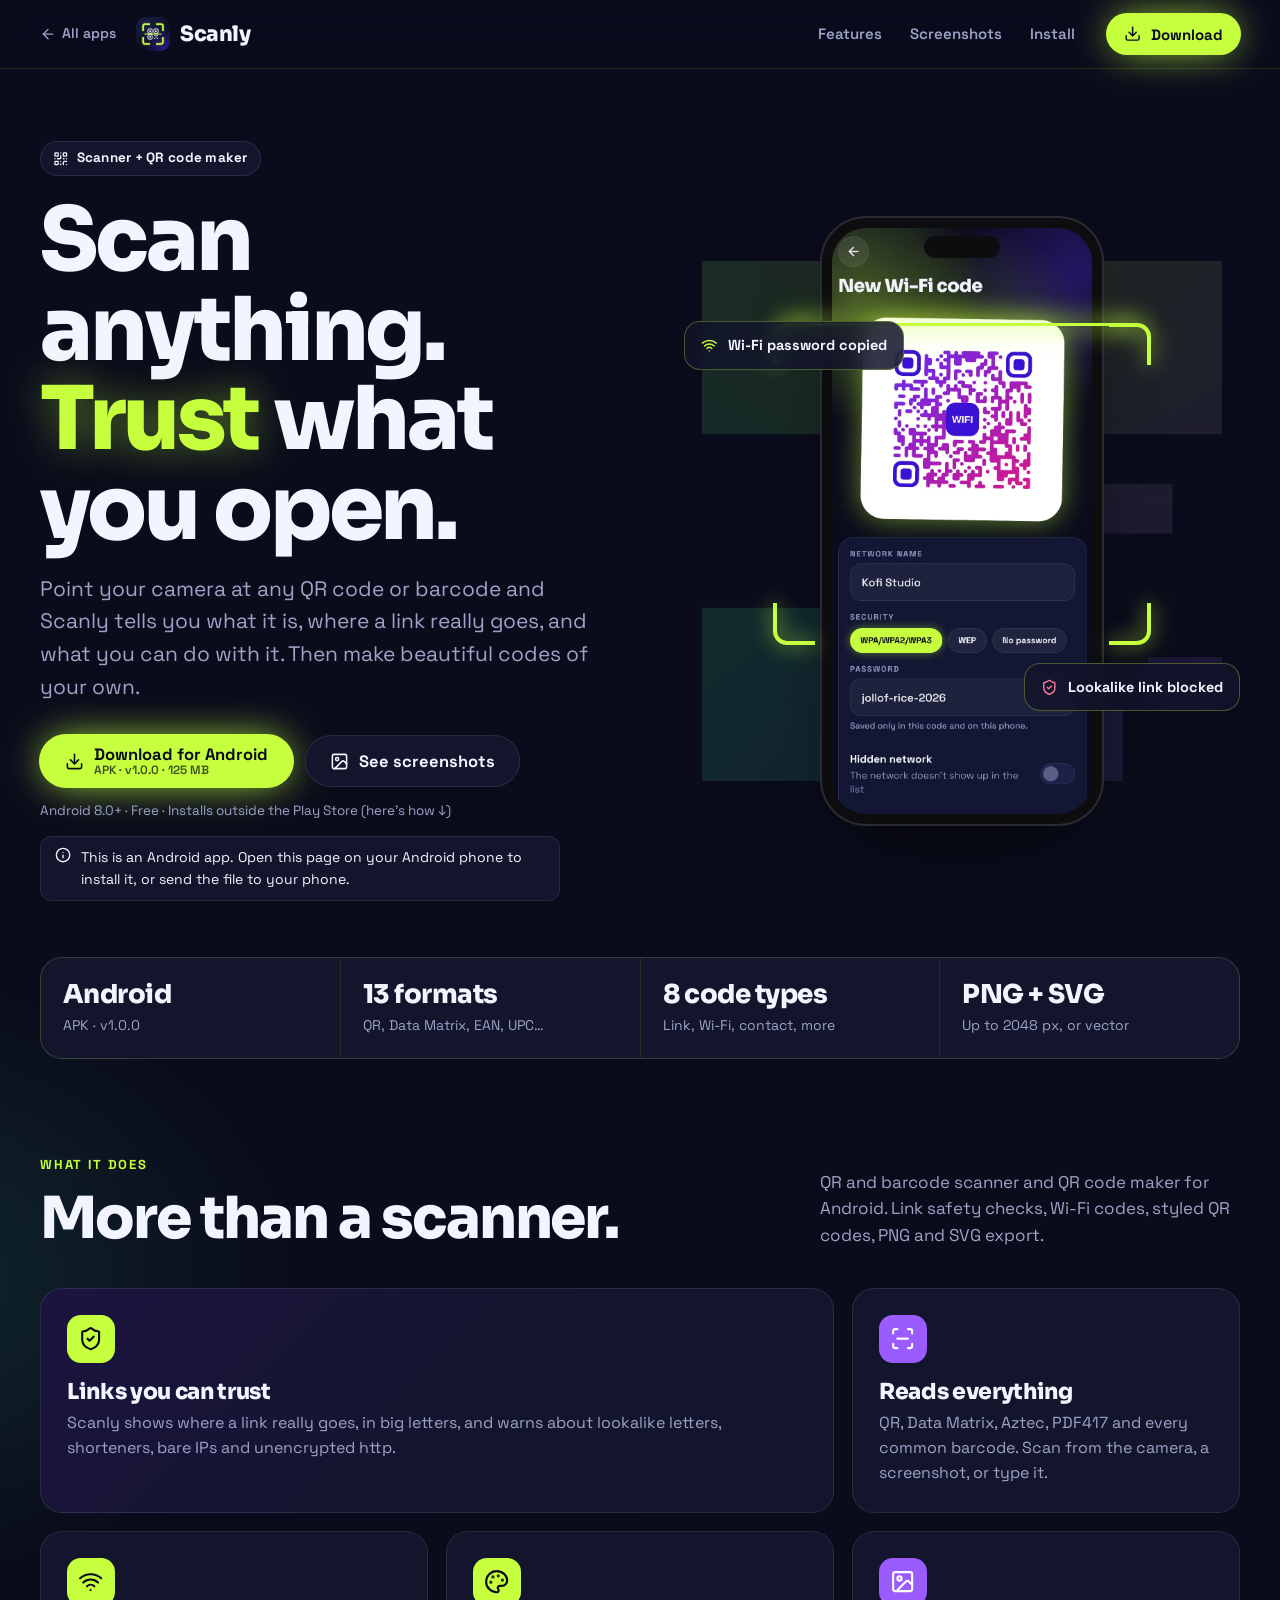
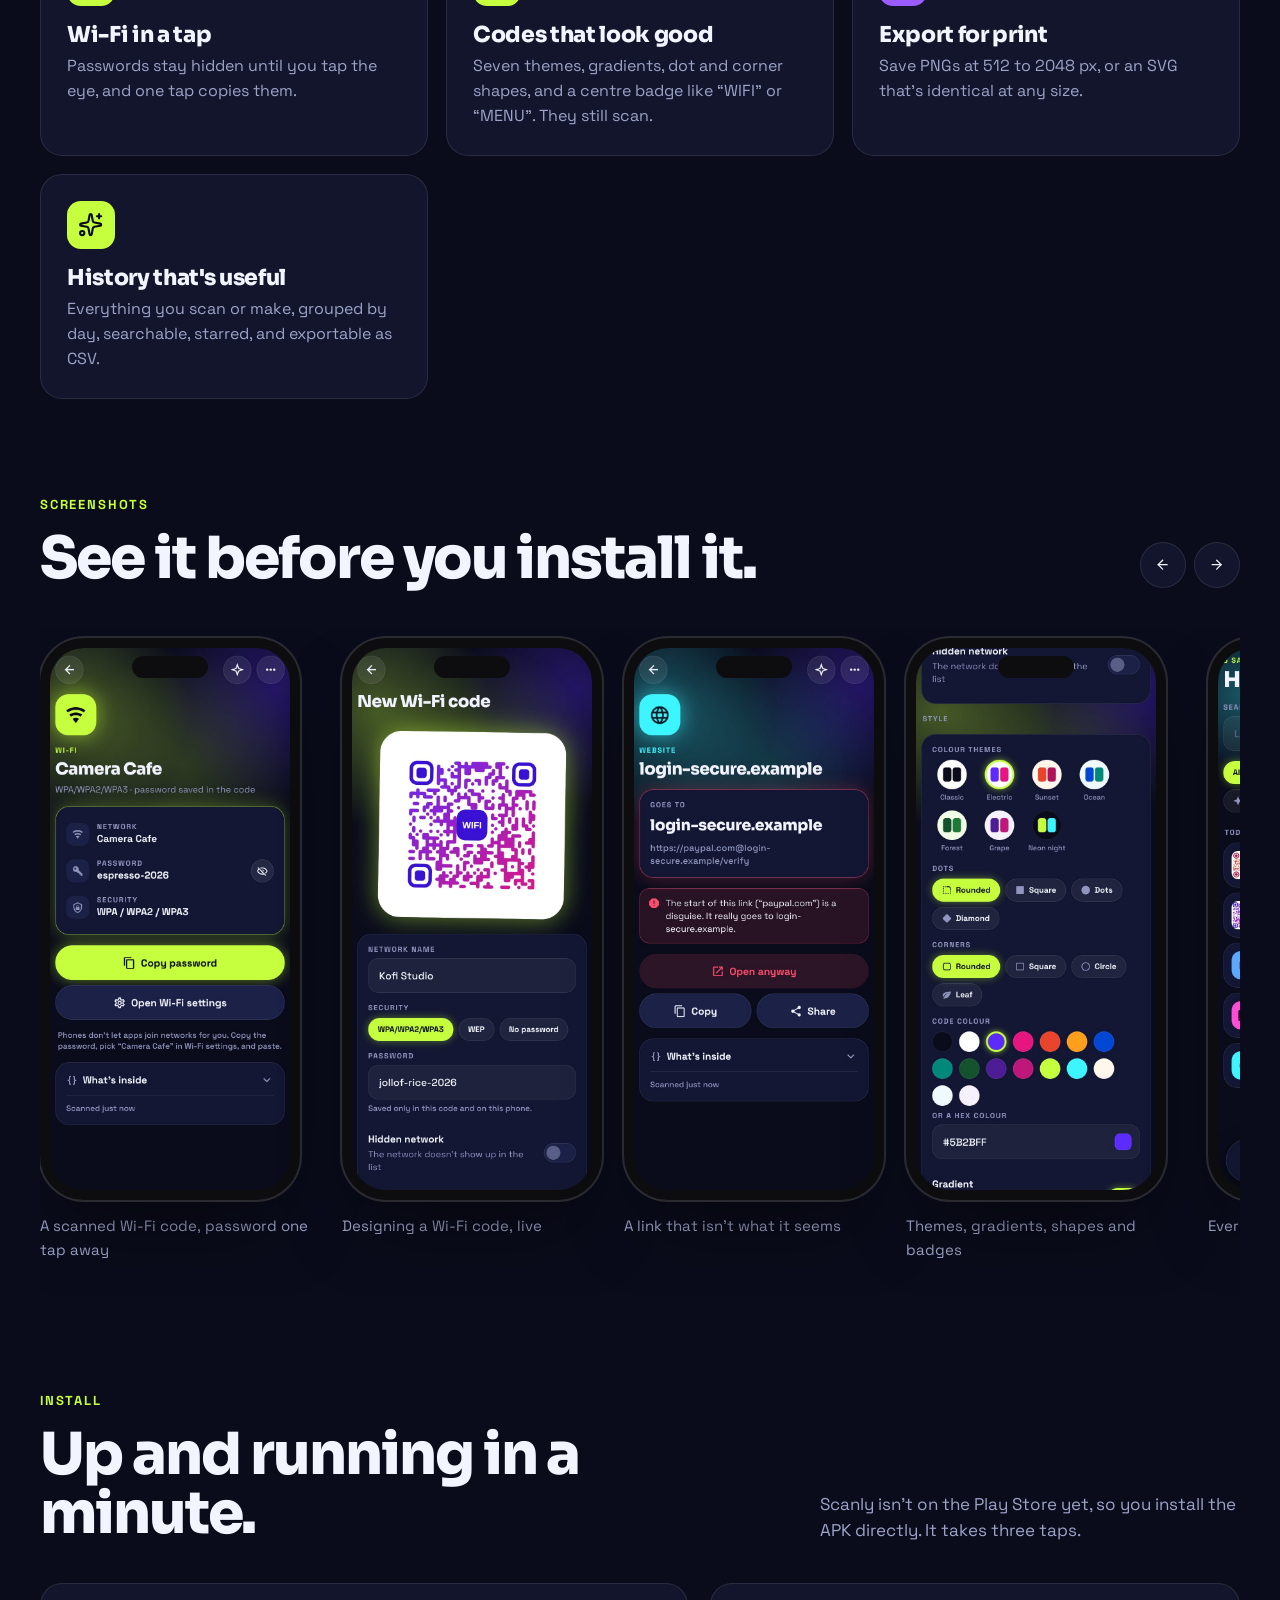
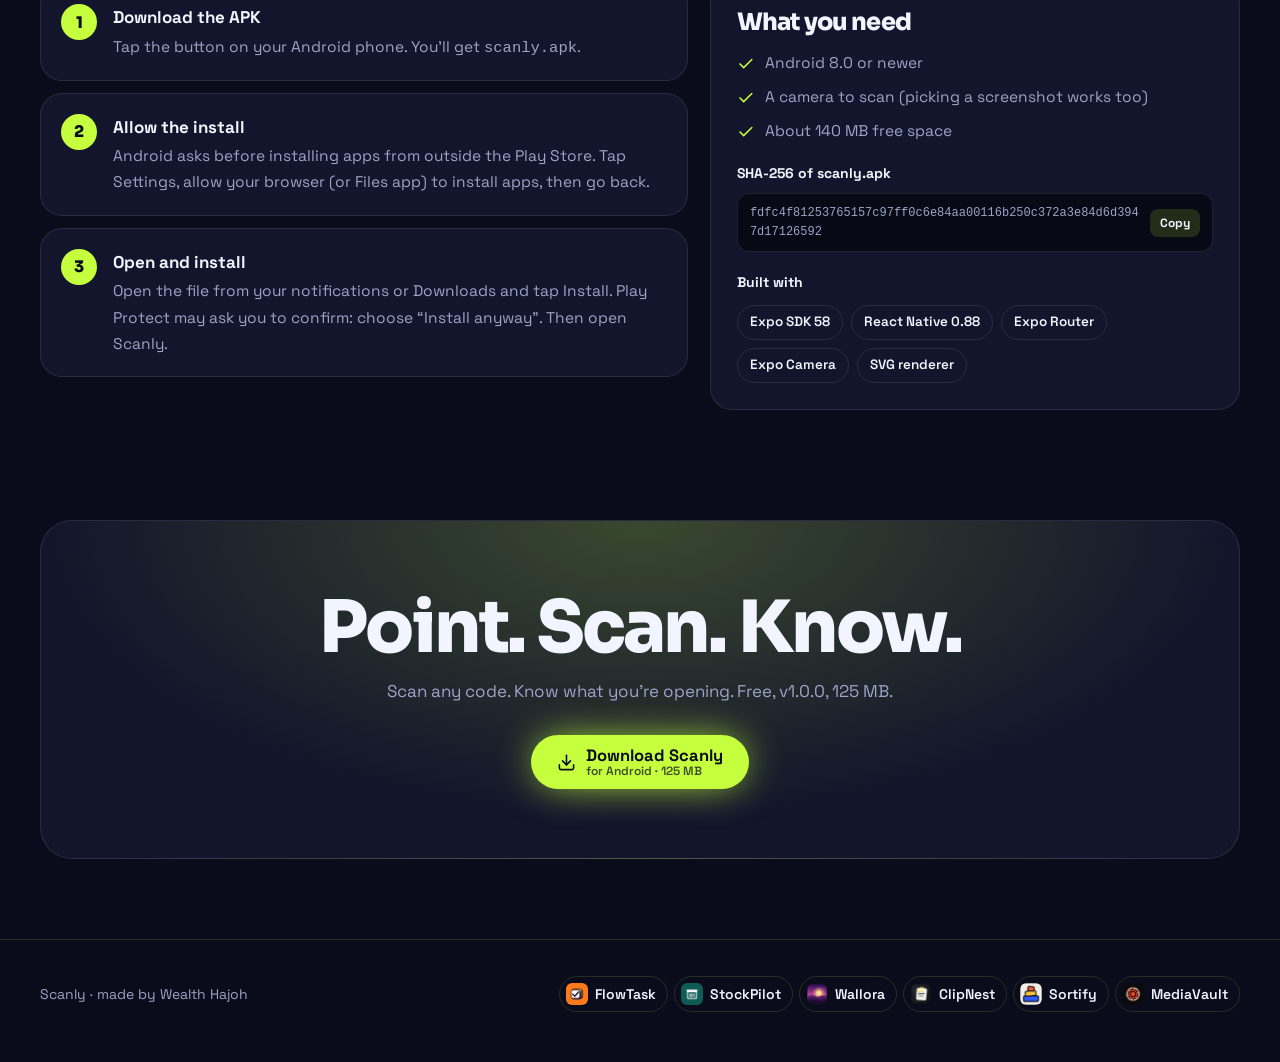
==== scanly/index.html @ a4bab9f0 "app commit 1.0 cos i amthe greatest" ====
<!doctype html>
<html lang="en" data-root="../">
<head>
<meta charset="utf-8">
<meta name="viewport" content="width=device-width, initial-scale=1">
<title>Scanly: Scan any code. Know what you're opening.</title>
<meta name="description" content="Scanly: QR and barcode scanner and QR code maker for Android. Link safety checks, Wi-Fi codes, styled QR codes, PNG and SVG export.">
<meta property="og:title" content="Scanly: Scan any code. Know what you're opening.">
<meta property="og:description" content="Scanly: QR and barcode scanner and QR code maker for Android. Link safety checks, Wi-Fi codes, styled QR codes, PNG and SVG export.">
<meta property="og:image" content="img/wifi-scanned.jpg">
<meta name="theme-color" content="#C6FF3D">
<link rel="icon" href="img/icon.png">
<link rel="preconnect" href="https://fonts.googleapis.com">
<link rel="preconnect" href="https://fonts.gstatic.com" crossorigin>
<link rel="stylesheet" href="https://fonts.googleapis.com/css2?family=Sora:wght@500..800&family=Space+Grotesk:wght@400..700&display=swap">
<link rel="stylesheet" href="../assets/base.css">
<style>
:root{--bg:#0A0C1B;--bg-2:#070914;--surface:#12152B;--text:#F2F5FF;--muted:#9CA3C7;--line:rgba(198,255,61,.14);--accent:#C6FF3D;--accent-ink:#0A0C1B;--accent-2:#9B5CFF;--radius:22px;--card-border:1px solid rgba(242,245,255,.1);--font-display:"Sora",sans-serif;--font-body:"Space Grotesk",sans-serif;--btn-shadow:0 0 0 1px #C6FF3D,0 0 40px -6px #C6FF3D;--btn-radius:999px;--star-bg:linear-gradient(135deg,#1C1440,#12152B 60%);--final-bg:radial-gradient(600px 300px at 50% 0%,rgba(198,255,61,.22),transparent),#12152B}
body{background:radial-gradient(900px 600px at 80% -10%,rgba(155,92,255,.28),transparent 60%),radial-gradient(700px 500px at -10% 30%,rgba(61,255,176,.12),transparent 60%),#0A0C1B}
.q-hero{display:grid;grid-template-columns:1.05fr .95fr;gap:30px;align-items:center}
.q-hero h1 .lime{color:#C6FF3D;text-shadow:0 0 40px rgba(198,255,61,.45)}
.q-stage{position:relative;height:620px;display:grid;place-items:center}
.q-stage .phone{width:280px;z-index:2}
.viewfinder{position:absolute;inset:18% 16% 30% 16%;z-index:3;pointer-events:none}
.viewfinder i{position:absolute;width:42px;height:42px;border:4px solid #C6FF3D;filter:drop-shadow(0 0 10px #C6FF3D)}
.viewfinder i:nth-child(1){left:0;top:0;border-right:0;border-bottom:0;border-radius:14px 0 0 0}
.viewfinder i:nth-child(2){right:0;top:0;border-left:0;border-bottom:0;border-radius:0 14px 0 0}
.viewfinder i:nth-child(3){left:0;bottom:0;border-right:0;border-top:0;border-radius:0 0 0 14px}
.viewfinder i:nth-child(4){right:0;bottom:0;border-left:0;border-top:0;border-radius:0 0 14px 0}
.viewfinder .beam{position:absolute;left:4%;right:4%;height:3px;border-radius:2px;background:#C6FF3D;box-shadow:0 0 24px 4px rgba(198,255,61,.6);animation:beam 2.6s ease-in-out infinite}
@keyframes beam{0%,100%{top:6%}50%{top:92%}}
.qr-bg{position:absolute;width:520px;height:520px;opacity:.12;background:conic-gradient(from 0deg,#C6FF3D,#9B5CFF,#3DFFB0,#C6FF3D);-webkit-mask:url("data:image/svg+xml,%3Csvg xmlns='http://www.w3.org/2000/svg' viewBox='0 0 21 21'%3E%3Cpath d='M0 0h7v7H0zM14 0h7v7h-7zM0 14h7v7H0zM9 0h2v2H9zM9 4h3v2H9zM12 9h2v3h-2zM9 9h2v2H9zM16 9h3v2h-3zM9 14h2v4H9zM13 13h3v3h-3zM18 16h3v2h-3zM15 18h2v3h-2zM11 19h2v2h-2z'/%3E%3C/svg%3E") center/contain no-repeat;animation:spin 40s linear infinite}
@keyframes spin{to{transform:rotate(360deg)}}
.chip-float{position:absolute;z-index:4;display:flex;gap:10px;align-items:center;padding:12px 16px;border-radius:16px;background:rgba(18,21,43,.85);backdrop-filter:blur(10px);border:1px solid rgba(198,255,61,.3);font-weight:700;font-size:14.5px;animation:float 5s ease-in-out infinite}
.chip-float .icon{color:#C6FF3D}
.c1{left:0;top:110px}.c2{right:0;bottom:120px;animation-delay:-2.5s}
.c2 .icon{color:#FF7A9A}
@keyframes float{50%{transform:translateY(-10px)}}
@media(max-width:980px){.q-hero{grid-template-columns:1fr}}
@media(max-width:600px){.chip-float{display:none}}
</style>
</head>
<body class="p-scanly" data-platform="android">
<header class="nav">
  <div class="wrap">
    <a class="back" href="../" aria-label="All apps"><svg class="icon" viewBox="0 0 24 24" aria-hidden="true"><path d="m12 19-7-7 7-7"/><path d="M19 12H5"/></svg><span>All apps</span></a>
    <a class="brand" href="#top"><img src="img/icon.png" alt="">Scanly</a>
    <nav class="nav-links"><a href="#features">Features</a><a href="#screens">Screenshots</a><a href="#install">Install</a></nav>
    <a class="btn primary small" href="../downloads/scanly.apk" data-download="scanly"><svg class="icon" viewBox="0 0 24 24" aria-hidden="true"><path d="M12 15V3"/><path d="M21 15v4a2 2 0 0 1-2 2H5a2 2 0 0 1-2-2v-4"/><path d="m7 10 5 5 5-5"/></svg> Download</a>
  </div>
</header>

<main id="top">
<section class="hero">
<div class="wrap q-hero">
  <div>
    <span class="eyebrow"><svg class="icon" viewBox="0 0 24 24" aria-hidden="true"><rect width="5" height="5" x="3" y="3" rx="1"/><rect width="5" height="5" x="16" y="3" rx="1"/><rect width="5" height="5" x="3" y="16" rx="1"/><path d="M21 16h-3a2 2 0 0 0-2 2v3"/><path d="M21 21v.01"/><path d="M12 7v3a2 2 0 0 1-2 2H7"/><path d="M3 12h.01"/><path d="M12 3h.01"/><path d="M12 16v.01"/><path d="M16 12h1"/><path d="M21 12v.01"/><path d="M12 21v-1"/></svg> Scanner + QR code maker</span>
    <h1>Scan anything. <span class="lime">Trust</span> what you open.</h1>
    <p class="lead">Point your camera at any QR code or barcode and Scanly tells you what it is, where a link really goes, and what you can do with it. Then make beautiful codes of your own.</p>
    
    <div class="cta-row">
      <a class="btn primary" href="../downloads/scanly.apk" data-download="scanly">
        <svg class="icon" viewBox="0 0 24 24" aria-hidden="true"><path d="M12 15V3"/><path d="M21 15v4a2 2 0 0 1-2 2H5a2 2 0 0 1-2-2v-4"/><path d="m7 10 5 5 5-5"/></svg><span class="btn-text">Download for Android<span class="sub">APK · v1.0.0 · 125 MB</span></span>
      </a>
      <a class="btn" href="#screens"><svg class="icon" viewBox="0 0 24 24" aria-hidden="true"><rect width="18" height="18" x="3" y="3" rx="2" ry="2"/><circle cx="9" cy="9" r="2"/><path d="m21 15-3.086-3.086a2 2 0 0 0-2.828 0L6 21"/></svg> See screenshots</a>
    </div>
    <p class="fine">Android 8.0+ · Free · Installs outside the Play Store (here's how ↓)</p>
    <div class="platform-note"><svg class="icon" viewBox="0 0 24 24" aria-hidden="true"><circle cx="12" cy="12" r="10"/><path d="M12 16v-4"/><path d="M12 8h.01"/></svg><span></span></div>
  </div>
  <div class="q-stage" aria-hidden="true">
    <span class="qr-bg"></span>
    <div class="chip-float c1"><svg class="icon" viewBox="0 0 24 24" aria-hidden="true"><path d="M12 20h.01"/><path d="M2 8.82a15 15 0 0 1 20 0"/><path d="M5 12.859a10 10 0 0 1 14 0"/><path d="M8.5 16.429a5 5 0 0 1 7 0"/></svg> Wi-Fi password copied</div>
    <div class="chip-float c2"><svg class="icon" viewBox="0 0 24 24" aria-hidden="true"><path d="M20 13c0 5-3.5 7.5-7.66 8.95a1 1 0 0 1-.67-.01C7.5 20.5 4 18 4 13V6a1 1 0 0 1 1-1c2 0 4.5-1.2 6.24-2.72a1.17 1.17 0 0 1 1.52 0C14.51 3.81 17 5 19 5a1 1 0 0 1 1 1z"/><path d="m9 12 2 2 4-4"/></svg> Lookalike link blocked</div>
    <div class="phone"><img src="img/make-dark.jpg" alt=""></div>
    <div class="viewfinder"><i></i><i></i><i></i><i></i><span class="beam"></span></div>
  </div>
</div></section>

<div class="wrap reveal">
  <div class="facts"><div class="fact"><b>Android</b><span>APK · v1.0.0</span></div><div class="fact"><b>13 formats</b><span>QR, Data Matrix, EAN, UPC…</span></div><div class="fact"><b>8 code types</b><span>Link, Wi-Fi, contact, more</span></div><div class="fact"><b>PNG + SVG</b><span>Up to 2048 px, or vector</span></div></div>
</div>

<section class="block" id="features">
  <div class="wrap">
    <div class="section-head reveal">
      <div><span class="kicker">What it does</span><h2>More than a scanner.</h2></div>
      <p>QR and barcode scanner and QR code maker for Android. Link safety checks, Wi-Fi codes, styled QR codes, PNG and SVG export.</p>
    </div>
    <div class="features">
      <article class="feature reveal star"><span class="f-icon"><svg class="icon" viewBox="0 0 24 24" aria-hidden="true"><path d="M20 13c0 5-3.5 7.5-7.66 8.95a1 1 0 0 1-.67-.01C7.5 20.5 4 18 4 13V6a1 1 0 0 1 1-1c2 0 4.5-1.2 6.24-2.72a1.17 1.17 0 0 1 1.52 0C14.51 3.81 17 5 19 5a1 1 0 0 1 1 1z"/><path d="m9 12 2 2 4-4"/></svg></span><h3>Links you can trust</h3><p>Scanly shows where a link really goes, in big letters, and warns about lookalike letters, shorteners, bare IPs and unencrypted http.</p></article>
      <article class="feature reveal"><span class="f-icon"><svg class="icon" viewBox="0 0 24 24" aria-hidden="true"><path d="M3 7V5a2 2 0 0 1 2-2h2"/><path d="M17 3h2a2 2 0 0 1 2 2v2"/><path d="M21 17v2a2 2 0 0 1-2 2h-2"/><path d="M7 21H5a2 2 0 0 1-2-2v-2"/><path d="M7 12h10"/></svg></span><h3>Reads everything</h3><p>QR, Data Matrix, Aztec, PDF417 and every common barcode. Scan from the camera, a screenshot, or type it.</p></article>
      <article class="feature reveal"><span class="f-icon"><svg class="icon" viewBox="0 0 24 24" aria-hidden="true"><path d="M12 20h.01"/><path d="M2 8.82a15 15 0 0 1 20 0"/><path d="M5 12.859a10 10 0 0 1 14 0"/><path d="M8.5 16.429a5 5 0 0 1 7 0"/></svg></span><h3>Wi-Fi in a tap</h3><p>Passwords stay hidden until you tap the eye, and one tap copies them.</p></article>
      <article class="feature reveal"><span class="f-icon"><svg class="icon" viewBox="0 0 24 24" aria-hidden="true"><path d="M12 22a1 1 0 0 1 0-20 10 9 0 0 1 10 9 5 5 0 0 1-5 5h-2.25a1.75 1.75 0 0 0-1.4 2.8l.3.4a1.75 1.75 0 0 1-1.4 2.8z"/><circle cx="13.5" cy="6.5" r=".5" fill="currentColor"/><circle cx="17.5" cy="10.5" r=".5" fill="currentColor"/><circle cx="6.5" cy="12.5" r=".5" fill="currentColor"/><circle cx="8.5" cy="7.5" r=".5" fill="currentColor"/></svg></span><h3>Codes that look good</h3><p>Seven themes, gradients, dot and corner shapes, and a centre badge like “WIFI” or “MENU”. They still scan.</p></article>
      <article class="feature reveal"><span class="f-icon"><svg class="icon" viewBox="0 0 24 24" aria-hidden="true"><rect width="18" height="18" x="3" y="3" rx="2" ry="2"/><circle cx="9" cy="9" r="2"/><path d="m21 15-3.086-3.086a2 2 0 0 0-2.828 0L6 21"/></svg></span><h3>Export for print</h3><p>Save PNGs at 512 to 2048 px, or an SVG that's identical at any size.</p></article>
      <article class="feature reveal"><span class="f-icon"><svg class="icon" viewBox="0 0 24 24" aria-hidden="true"><path d="M11.017 2.814a1 1 0 0 1 1.966 0l1.051 5.558a2 2 0 0 0 1.594 1.594l5.558 1.051a1 1 0 0 1 0 1.966l-5.558 1.051a2 2 0 0 0-1.594 1.594l-1.051 5.558a1 1 0 0 1-1.966 0l-1.051-5.558a2 2 0 0 0-1.594-1.594l-5.558-1.051a1 1 0 0 1 0-1.966l5.558-1.051a2 2 0 0 0 1.594-1.594z"/><path d="M20 2v4"/><path d="M22 4h-4"/><circle cx="4" cy="20" r="2"/></svg></span><h3>History that's useful</h3><p>Everything you scan or make, grouped by day, searchable, starred, and exportable as CSV.</p></article>
    </div>
  </div>
</section>

<section class="block" id="screens">
  <div class="wrap">
    <div class="section-head reveal">
      <div><span class="kicker">Screenshots</span><h2>See it before you install it.</h2></div>
      <div class="gallery-nav"><button data-gallery-prev="g" aria-label="Previous screenshots"><svg class="icon" viewBox="0 0 24 24" aria-hidden="true"><path d="m12 19-7-7 7-7"/><path d="M19 12H5"/></svg></button><button data-gallery-next="g" aria-label="Next screenshots"><svg class="icon" viewBox="0 0 24 24" aria-hidden="true"><path d="M5 12h14"/><path d="m12 5 7 7-7 7"/></svg></button></div>
    </div>
    <div class="gallery mobile" id="g">
      <figure><button data-zoom="img/wifi-scanned.jpg" aria-label="Enlarge: A scanned Wi-Fi code, password one tap away"><div class="phone"><img src="img/wifi-scanned.jpg" alt="A scanned Wi-Fi code, password one tap away" loading="lazy"></div></button><figcaption>A scanned Wi-Fi code, password one tap away</figcaption></figure>
      <figure><button data-zoom="img/make-dark.jpg" aria-label="Enlarge: Designing a Wi-Fi code, live"><div class="phone"><img src="img/make-dark.jpg" alt="Designing a Wi-Fi code, live" loading="lazy"></div></button><figcaption>Designing a Wi-Fi code, live</figcaption></figure>
      <figure><button data-zoom="img/link-warning.jpg" aria-label="Enlarge: A link that isn't what it seems"><div class="phone"><img src="img/link-warning.jpg" alt="A link that isn't what it seems" loading="lazy"></div></button><figcaption>A link that isn't what it seems</figcaption></figure>
      <figure><button data-zoom="img/style.jpg" aria-label="Enlarge: Themes, gradients, shapes and badges"><div class="phone"><img src="img/style.jpg" alt="Themes, gradients, shapes and badges" loading="lazy"></div></button><figcaption>Themes, gradients, shapes and badges</figcaption></figure>
      <figure><button data-zoom="img/history-dark.jpg" aria-label="Enlarge: Everything you've scanned and made"><div class="phone"><img src="img/history-dark.jpg" alt="Everything you've scanned and made" loading="lazy"></div></button><figcaption>Everything you've scanned and made</figcaption></figure>
      <figure><button data-zoom="img/code-dark.jpg" aria-label="Enlarge: Your code, ready to share or print"><div class="phone"><img src="img/code-dark.jpg" alt="Your code, ready to share or print" loading="lazy"></div></button><figcaption>Your code, ready to share or print</figcaption></figure>
      <figure><button data-zoom="img/product.jpg" aria-label="Enlarge: Barcodes look up the product"><div class="phone"><img src="img/product.jpg" alt="Barcodes look up the product" loading="lazy"></div></button><figcaption>Barcodes look up the product</figcaption></figure>
      <figure><button data-zoom="img/contact-dark.jpg" aria-label="Enlarge: Contact cards become contacts"><div class="phone"><img src="img/contact-dark.jpg" alt="Contact cards become contacts" loading="lazy"></div></button><figcaption>Contact cards become contacts</figcaption></figure>
      <figure><button data-zoom="img/create-dark.jpg" aria-label="Enlarge: Eight kinds of code to make"><div class="phone"><img src="img/create-dark.jpg" alt="Eight kinds of code to make" loading="lazy"></div></button><figcaption>Eight kinds of code to make</figcaption></figure>
    </div>
  </div>
</section>

<section class="block" id="install">
  <div class="wrap">
    <div class="section-head reveal">
      <div><span class="kicker">Install</span><h2>Up and running in a minute.</h2></div>
      <p>Scanly isn't on the Play Store yet, so you install the APK directly. It takes three taps.</p>
    </div>
    <div class="install">
      <ol class="steps reveal"><li><div><b>Download the APK</b><span>Tap the button on your Android phone. You'll get <span class="mono">scanly.apk</span>.</span></div></li><li><div><b>Allow the install</b><span>Android asks before installing apps from outside the Play Store. Tap Settings, allow your browser (or Files app) to install apps, then go back.</span></div></li><li><div><b>Open and install</b><span>Open the file from your notifications or Downloads and tap Install. Play Protect may ask you to confirm: choose “Install anyway”. Then open Scanly.</span></div></li></ol>
      <aside class="side-card reveal">
        <h3>What you need</h3>
        <ul class="req"><li><svg class="icon" viewBox="0 0 24 24" aria-hidden="true"><path d="M20 6 9 17l-5-5"/></svg><span>Android 8.0 or newer</span></li><li><svg class="icon" viewBox="0 0 24 24" aria-hidden="true"><path d="M20 6 9 17l-5-5"/></svg><span>A camera to scan (picking a screenshot works too)</span></li><li><svg class="icon" viewBox="0 0 24 24" aria-hidden="true"><path d="M20 6 9 17l-5-5"/></svg><span>About 140 MB free space</span></li></ul>
        <div>
          <b style="font-size:14px">SHA-256 of scanly.apk</b>
          <div class="hash mono" style="margin-top:8px"><span>fdfc4f81253765157c97ff0c6e84aa00116b250c372a3e84d6d3947d17126592</span><button data-copy="fdfc4f81253765157c97ff0c6e84aa00116b250c372a3e84d6d3947d17126592">Copy</button></div>
        </div>
        <div>
          <b style="font-size:14px">Built with</b>
          <div class="stack" style="margin-top:10px"><span>Expo SDK 58</span><span>React Native 0.88</span><span>Expo Router</span><span>Expo Camera</span><span>SVG renderer</span></div>
        </div>
      </aside>
    </div>

    <div class="final reveal">
      <h2>Point. Scan. Know.</h2>
      <p>Scan any code. Know what you're opening. Free, v1.0.0, 125 MB.</p>
      <div class="cta-row"><a class="btn primary" href="../downloads/scanly.apk" data-download="scanly"><svg class="icon" viewBox="0 0 24 24" aria-hidden="true"><path d="M12 15V3"/><path d="M21 15v4a2 2 0 0 1-2 2H5a2 2 0 0 1-2-2v-4"/><path d="m7 10 5 5 5-5"/></svg><span class="btn-text">Download Scanly<span class="sub">for Android · 125 MB</span></span></a></div>
    </div>
  </div>
</section>
</main>

<footer class="foot">
  <div class="wrap">
    <span>Scanly · made by Wealth Hajoh</span>
    <div class="others"><a href="../flowtask/"><img src="../flowtask/img/icon.png" alt="">FlowTask</a><a href="../stockpilot/"><img src="../stockpilot/img/icon.png" alt="">StockPilot</a><a href="../wallora/"><img src="../wallora/img/icon.png" alt="">Wallora</a><a href="../clipnest/"><img src="../clipnest/img/icon.png" alt="">ClipNest</a><a href="../sortify/"><img src="../sortify/img/icon.png" alt="">Sortify</a><a href="../mediavault/"><img src="../mediavault/img/icon.png" alt="">MediaVault</a></div>
  </div>
</footer>
<script src="../config.js"></script>
<script src="../assets/site.js"></script>
</body>
</html>
---- assets/base.css ----
/*
 * Shared bones for every app page: layout, frames, gallery, lightbox, install steps.
 * Each page sets its own look through the variables below (and adds its own hero).
 */
:root {
  --bg: #0b0b0d;
  --bg-2: #121216;
  --surface: #17171c;
  --text: #f4f4f5;
  --muted: #a1a1aa;
  --line: rgba(255, 255, 255, 0.09);
  --accent: #ffe45c;
  --accent-ink: #141414;
  --accent-2: #8b5cf6;
  --radius: 18px;
  --card-border: 1px solid var(--line);
  --card-shadow: none;
  --btn-radius: 14px;
  --btn-shadow: 0 10px 30px -12px var(--accent);
  --font-display: system-ui, sans-serif;
  --font-body: system-ui, sans-serif;
  --display-weight: 800;
  --display-tracking: -0.035em;
  --max: 1200px;
}

* {
  box-sizing: border-box;
}
html {
  scroll-behavior: smooth;
}
body {
  margin: 0;
  background: var(--bg);
  color: var(--text);
  font: 17px/1.55 var(--font-body);
  -webkit-font-smoothing: antialiased;
  overflow-x: hidden;
}
img {
  display: block;
  max-width: 100%;
}
a {
  color: inherit;
}
h1,
h2,
h3 {
  font-family: var(--font-display);
  font-weight: var(--display-weight);
  letter-spacing: var(--display-tracking);
  line-height: 1.02;
  margin: 0;
}
p {
  margin: 0;
}
.wrap {
  width: min(var(--max), 100% - 40px);
  margin-inline: auto;
}
.icon {
  width: 1.15em;
  height: 1.15em;
  flex: none;
  stroke: currentColor;
  fill: none;
  stroke-width: 2;
  stroke-linecap: round;
  stroke-linejoin: round;
}
.mono {
  font-family: ui-monospace, "SF Mono", "JetBrains Mono", Consolas, monospace;
}

/* ── Navigation ───────────────────────────────────────────────────────── */
.nav {
  position: sticky;
  top: 0;
  z-index: 50;
  backdrop-filter: blur(14px) saturate(1.4);
  background: color-mix(in srgb, var(--bg) 72%, transparent);
  border-bottom: 1px solid var(--line);
}
.nav .wrap {
  display: flex;
  align-items: center;
  gap: 20px;
  height: 68px;
}
.brand {
  display: flex;
  align-items: center;
  gap: 10px;
  font: var(--display-weight) 21px var(--font-display);
  letter-spacing: -0.02em;
  text-decoration: none;
}
.brand img {
  width: 34px;
  height: 34px;
  border-radius: 9px;
}
.nav-links {
  display: flex;
  gap: 4px;
  margin-left: auto;
}
.nav-links a {
  padding: 8px 12px;
  border-radius: 10px;
  text-decoration: none;
  color: var(--muted);
  font-weight: 600;
  font-size: 15px;
}
.nav-links a:hover {
  color: var(--text);
  background: var(--line);
}
.back {
  display: inline-flex;
  align-items: center;
  gap: 6px;
  color: var(--muted);
  text-decoration: none;
  font-size: 14px;
  font-weight: 600;
}
.back:hover {
  color: var(--text);
}

/* ── Buttons ──────────────────────────────────────────────────────────── */
.btn {
  display: inline-flex;
  align-items: center;
  justify-content: center;
  gap: 10px;
  min-height: 52px;
  padding: 0 24px;
  border-radius: var(--btn-radius);
  border: var(--card-border);
  background: var(--surface);
  color: var(--text);
  font: 700 16.5px var(--font-body);
  text-decoration: none;
  cursor: pointer;
  transition:
    transform 0.15s,
    box-shadow 0.2s,
    filter 0.2s;
}
.btn:hover {
  transform: translateY(-2px);
}
.btn:active {
  transform: translateY(1px);
}
.btn.primary {
  background: var(--accent);
  color: var(--accent-ink);
  border-color: transparent;
  box-shadow: var(--btn-shadow);
}
.btn.primary:hover {
  filter: brightness(1.06);
}
.btn.small {
  min-height: 40px;
  padding: 0 16px;
  font-size: 15px;
}
.btn .sub {
  display: block;
  font-size: 12px;
  font-weight: 600;
  opacity: 0.72;
  margin-top: -2px;
}
.btn .btn-text {
  display: flex;
  flex-direction: column;
  align-items: flex-start;
  line-height: 1.2;
}

/* ── Hero (shared parts; each page lays out its own) ─────────────────── */
.hero {
  position: relative;
  isolation: isolate;
  padding: 72px 0 56px;
  overflow: hidden;
}
.eyebrow {
  display: inline-flex;
  align-items: center;
  gap: 8px;
  padding: 6px 12px;
  border-radius: 999px;
  border: var(--card-border);
  background: var(--surface);
  font-size: 13.5px;
  font-weight: 700;
  letter-spacing: 0.02em;
}
.hero h1 {
  font-size: clamp(46px, 7vw, 88px);
  margin: 20px 0 18px;
}
.lead {
  font-size: clamp(18px, 2vw, 21px);
  color: var(--muted);
  max-width: 560px;
}
.cta-row {
  display: flex;
  flex-wrap: wrap;
  gap: 12px;
  margin-top: 32px;
}
.fine {
  margin-top: 14px;
  font-size: 13.5px;
  color: var(--muted);
}
.platform-note {
  display: none;
  margin-top: 14px;
  padding: 10px 14px;
  border-radius: 12px;
  border: var(--card-border);
  background: var(--surface);
  font-size: 14px;
  max-width: 520px;
}
.platform-note.show {
  display: flex;
  gap: 10px;
  align-items: flex-start;
}

/* ── Facts strip ──────────────────────────────────────────────────────── */
.facts {
  display: grid;
  grid-template-columns: repeat(auto-fit, minmax(170px, 1fr));
  gap: 1px;
  border-radius: var(--radius);
  overflow: hidden;
  border: var(--card-border);
  background: var(--line);
  box-shadow: var(--card-shadow);
}
.fact {
  padding: 20px 22px;
  background: var(--surface);
}
.fact b {
  display: block;
  font: var(--display-weight) 26px var(--font-display);
  letter-spacing: -0.02em;
}
.fact span {
  font-size: 14px;
  color: var(--muted);
}

/* ── Sections ─────────────────────────────────────────────────────────── */
section.block {
  padding: 96px 0 0;
}
.section-head {
  display: flex;
  flex-wrap: wrap;
  align-items: flex-end;
  justify-content: space-between;
  gap: 18px;
  margin-bottom: 40px;
}
.section-head h2 {
  font-size: clamp(36px, 5vw, 58px);
  max-width: 720px;
}
.section-head p {
  max-width: 420px;
  color: var(--muted);
}
.kicker {
  display: block;
  margin-bottom: 14px;
  font-size: 13px;
  font-weight: 800;
  letter-spacing: 0.14em;
  text-transform: uppercase;
  color: var(--accent);
}

.features {
  display: grid;
  grid-template-columns: repeat(auto-fill, minmax(320px, 1fr));
  gap: 18px;
}
.feature {
  padding: 26px;
  border-radius: var(--radius);
  border: var(--card-border);
  background: var(--surface);
  box-shadow: var(--card-shadow);
  transition: transform 0.25s;
}
.feature:hover {
  transform: translateY(-4px);
}
.feature .f-icon {
  display: grid;
  place-items: center;
  width: 48px;
  height: 48px;
  border-radius: 14px;
  background: var(--accent);
  color: var(--accent-ink);
  margin-bottom: 18px;
  font-size: 22px;
}
.feature:nth-child(3n + 2) .f-icon {
  background: var(--accent-2);
  color: var(--accent-2-ink, #fff);
}
.feature h3 {
  font-size: 22px;
  letter-spacing: -0.015em;
  margin-bottom: 8px;
}
.feature p {
  color: var(--muted);
  font-size: 16px;
}
.feature.star {
  grid-column: span 2;
  background: var(--star-bg, var(--surface));
}
@media (max-width: 760px) {
  .feature.star {
    grid-column: auto;
  }
}

/* ── Frames ───────────────────────────────────────────────────────────── */
.phone {
  position: relative;
  width: 260px;
  aspect-ratio: 390 / 844;
  padding: 10px;
  border-radius: 44px;
  background: #0d0d10;
  box-shadow:
    0 0 0 2px #2a2a31,
    0 40px 80px -30px rgba(0, 0, 0, 0.65);
  flex: none;
}
.phone::before {
  content: "";
  position: absolute;
  top: 18px;
  left: 50%;
  transform: translateX(-50%);
  width: 76px;
  height: 22px;
  border-radius: 12px;
  background: #0d0d10;
  z-index: 2;
}
.phone img {
  width: 100%;
  height: 100%;
  object-fit: cover;
  object-position: top;
  border-radius: 34px;
}
.window {
  border-radius: 14px;
  overflow: hidden;
  background: #1b1b1f;
  box-shadow:
    0 0 0 1px rgba(255, 255, 255, 0.08),
    0 50px 100px -40px rgba(0, 0, 0, 0.75);
}
.window .bar {
  display: flex;
  align-items: center;
  gap: 7px;
  height: 34px;
  padding: 0 14px;
  background: #26262c;
}
.window .bar i {
  width: 11px;
  height: 11px;
  border-radius: 50%;
  background: #4b4b55;
}
.window .bar span {
  margin-left: 10px;
  font: 600 12.5px var(--font-body);
  color: #9b9ba6;
}
.window img {
  width: 100%;
  aspect-ratio: 16 / 10;
  object-fit: cover;
  object-position: top left;
  background: #111114;
}

/* ── Gallery ──────────────────────────────────────────────────────────── */
.gallery {
  display: flex;
  gap: 22px;
  overflow-x: auto;
  padding: 10px 4px 34px;
  scroll-snap-type: x mandatory;
  scrollbar-width: thin;
}
.gallery figure {
  margin: 0;
  scroll-snap-align: start;
  flex: none;
}
.gallery figure button {
  padding: 0;
  border: 0;
  background: none;
  cursor: zoom-in;
  display: block;
}
.gallery figcaption {
  margin-top: 14px;
  font-size: 15px;
  color: var(--muted);
  max-width: 280px;
}
.gallery.desktop figure {
  width: min(760px, 86vw);
}
.gallery.desktop figcaption {
  max-width: none;
}
.gallery-nav {
  display: flex;
  gap: 8px;
}
.gallery-nav button {
  display: grid;
  place-items: center;
  width: 46px;
  height: 46px;
  border-radius: 50%;
  border: var(--card-border);
  background: var(--surface);
  color: var(--text);
  cursor: pointer;
}

/* ── Install ──────────────────────────────────────────────────────────── */
.install {
  display: grid;
  grid-template-columns: 1.1fr 0.9fr;
  gap: 22px;
}
@media (max-width: 900px) {
  .install {
    grid-template-columns: 1fr;
  }
}
.steps {
  counter-reset: step;
  display: flex;
  flex-direction: column;
  gap: 12px;
  margin: 0;
  padding: 0;
  list-style: none;
}
.steps li {
  counter-increment: step;
  display: flex;
  gap: 16px;
  padding: 20px;
  border-radius: var(--radius);
  border: var(--card-border);
  background: var(--surface);
  box-shadow: var(--card-shadow);
}
.steps li::before {
  content: counter(step);
  display: grid;
  place-items: center;
  flex: none;
  width: 36px;
  height: 36px;
  border-radius: 50%;
  background: var(--accent);
  color: var(--accent-ink);
  font: 800 16px var(--font-display);
}
.steps b {
  display: block;
  margin-bottom: 2px;
}
.steps span {
  color: var(--muted);
  font-size: 15.5px;
}
.side-card {
  padding: 26px;
  border-radius: var(--radius);
  border: var(--card-border);
  background: var(--surface);
  box-shadow: var(--card-shadow);
  display: flex;
  flex-direction: column;
  gap: 16px;
}
.side-card h3 {
  font-size: 24px;
}
.req {
  margin: 0;
  padding: 0;
  list-style: none;
  display: flex;
  flex-direction: column;
  gap: 10px;
}
.req li {
  display: flex;
  gap: 10px;
  color: var(--muted);
  font-size: 15.5px;
}
.req li .icon {
  color: var(--accent);
  margin-top: 4px;
}
.hash {
  display: flex;
  align-items: center;
  gap: 8px;
  padding: 10px 12px;
  border-radius: 12px;
  background: var(--bg-2);
  border: var(--card-border);
  font-size: 12px;
  word-break: break-all;
  color: var(--muted);
}
.hash button {
  flex: none;
  border: 0;
  border-radius: 8px;
  padding: 6px 10px;
  background: var(--line);
  color: var(--text);
  font: 700 12px var(--font-body);
  cursor: pointer;
}
.stack {
  display: flex;
  flex-wrap: wrap;
  gap: 8px;
}
.stack span {
  padding: 6px 12px;
  border-radius: 999px;
  border: var(--card-border);
  font-size: 13.5px;
  font-weight: 600;
}

/* ── Final call ───────────────────────────────────────────────────────── */
.final {
  margin: 110px 0 0;
  padding: 70px 40px;
  border-radius: calc(var(--radius) + 10px);
  text-align: center;
  background: var(--final-bg, var(--surface));
  border: var(--card-border);
  box-shadow: var(--card-shadow);
  position: relative;
  overflow: hidden;
}
.final h2 {
  font-size: clamp(40px, 6vw, 72px);
  margin-bottom: 14px;
}
.final p {
  color: var(--muted);
  margin: 0 auto;
  max-width: 520px;
}
.final .cta-row {
  justify-content: center;
}

/* ── Footer ───────────────────────────────────────────────────────────── */
.foot {
  margin-top: 80px;
  padding: 36px 0 50px;
  border-top: 1px solid var(--line);
}
.foot .wrap {
  display: flex;
  flex-wrap: wrap;
  gap: 18px;
  align-items: center;
  justify-content: space-between;
  color: var(--muted);
  font-size: 14px;
}
.others {
  display: flex;
  flex-wrap: wrap;
  gap: 6px;
}
.others a {
  display: inline-flex;
  align-items: center;
  gap: 7px;
  padding: 6px 11px 6px 6px;
  border-radius: 999px;
  border: 1px solid var(--line);
  text-decoration: none;
  font-weight: 600;
  color: var(--text);
}
.others img {
  width: 22px;
  height: 22px;
  border-radius: 6px;
}

/* ── Lightbox ─────────────────────────────────────────────────────────── */
.lightbox {
  position: fixed;
  inset: 0;
  z-index: 100;
  display: none;
  align-items: center;
  justify-content: center;
  padding: 40px;
  background: rgba(5, 5, 8, 0.88);
  backdrop-filter: blur(8px);
  cursor: zoom-out;
}
.lightbox.open {
  display: flex;
  animation: fade 0.2s;
}
.lightbox img {
  max-width: 100%;
  max-height: 100%;
  border-radius: 12px;
  box-shadow: 0 40px 100px rgba(0, 0, 0, 0.6);
}
@keyframes fade {
  from {
    opacity: 0;
  }
}

/* ── Reveal on scroll ─────────────────────────────────────────────────── */
.reveal {
  opacity: 0;
  transform: translateY(26px);
  transition:
    opacity 0.7s ease,
    transform 0.7s cubic-bezier(0.2, 1, 0.3, 1);
}
.reveal.in {
  opacity: 1;
  transform: none;
}

@media (max-width: 760px) {
  .nav-links {
    display: none;
  }
  .nav .wrap {
    gap: 12px;
  }
  .back span {
    display: none;
  }
  .brand {
    font-size: 18px;
    margin-right: auto;
  }
  .brand img {
    width: 28px;
    height: 28px;
  }
  .hero {
    padding-top: 44px;
  }
  section.block {
    padding-top: 72px;
  }
  .final {
    padding: 50px 22px;
  }
}
@media (prefers-reduced-motion: reduce) {
  *,
  *::before,
  *::after {
    animation: none !important;
    transition: none !important;
    scroll-behavior: auto !important;
  }
  .reveal {
    opacity: 1;
    transform: none;
  }
}
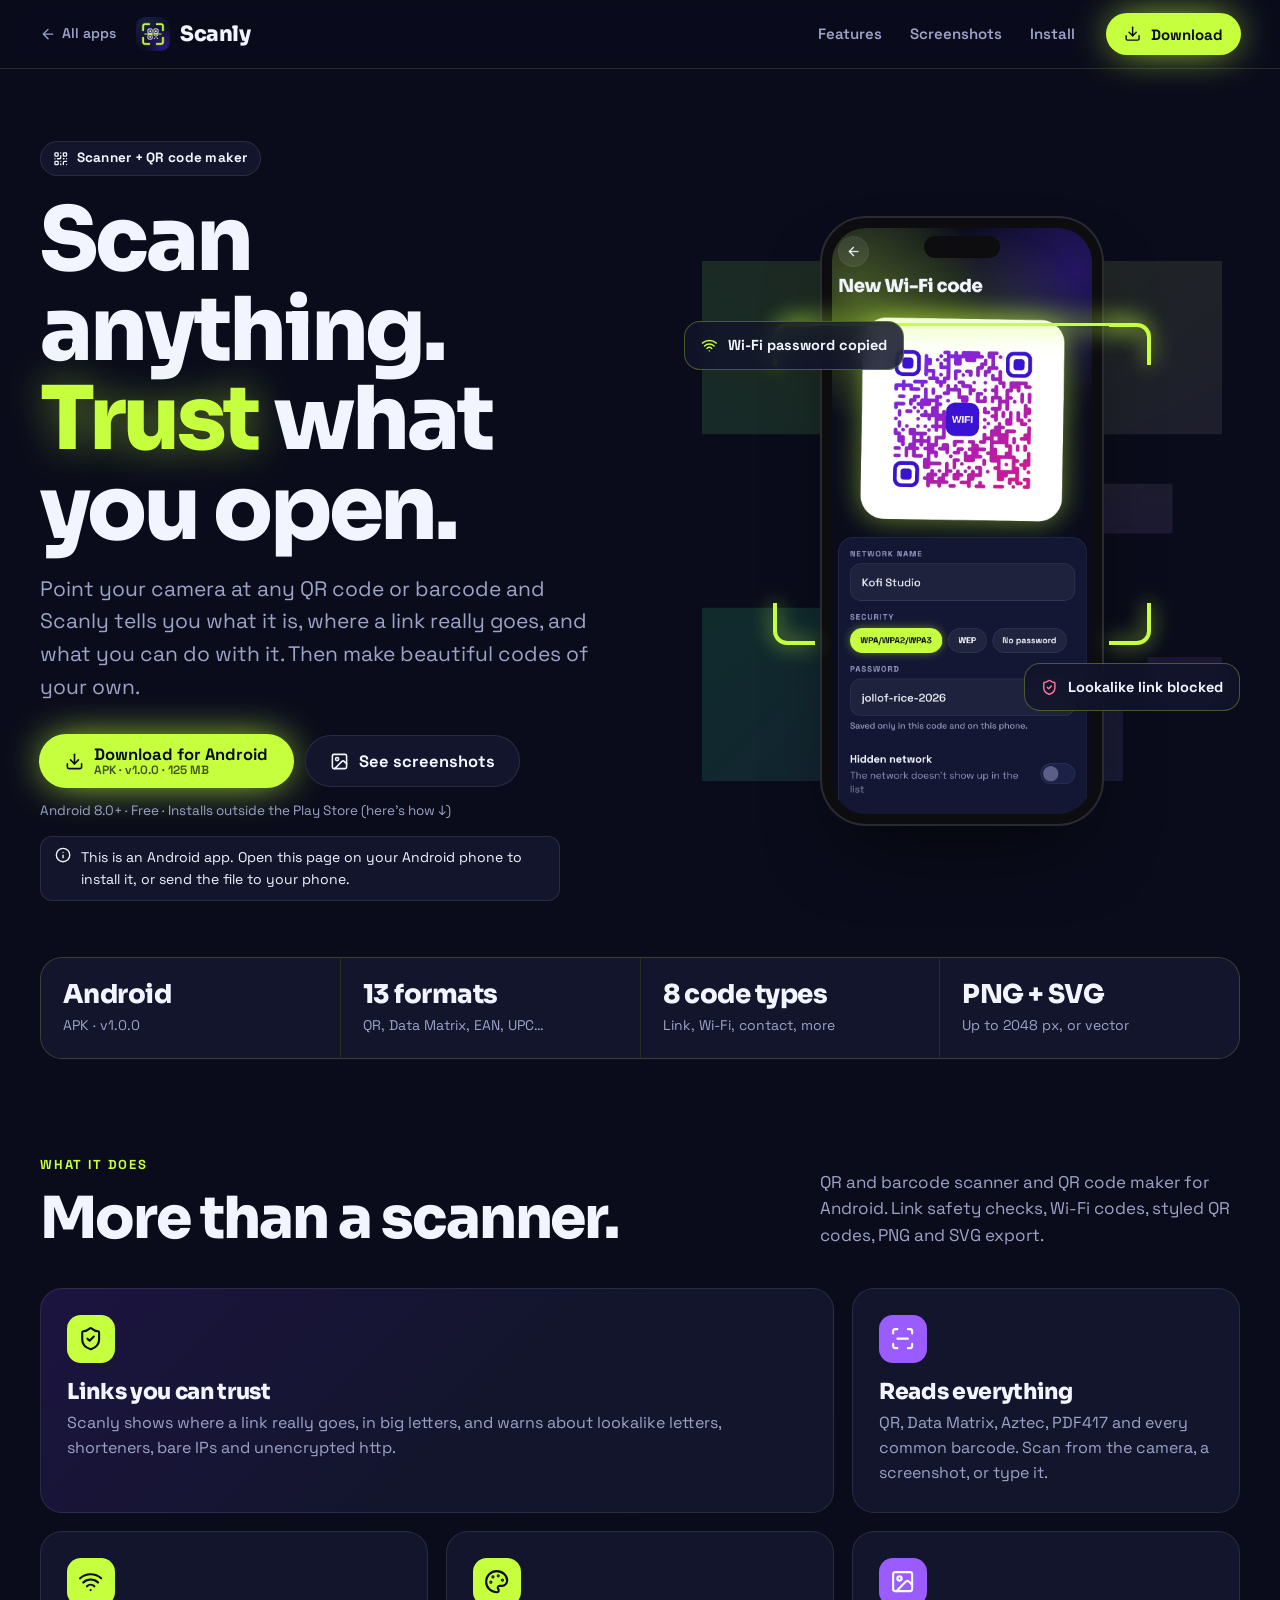
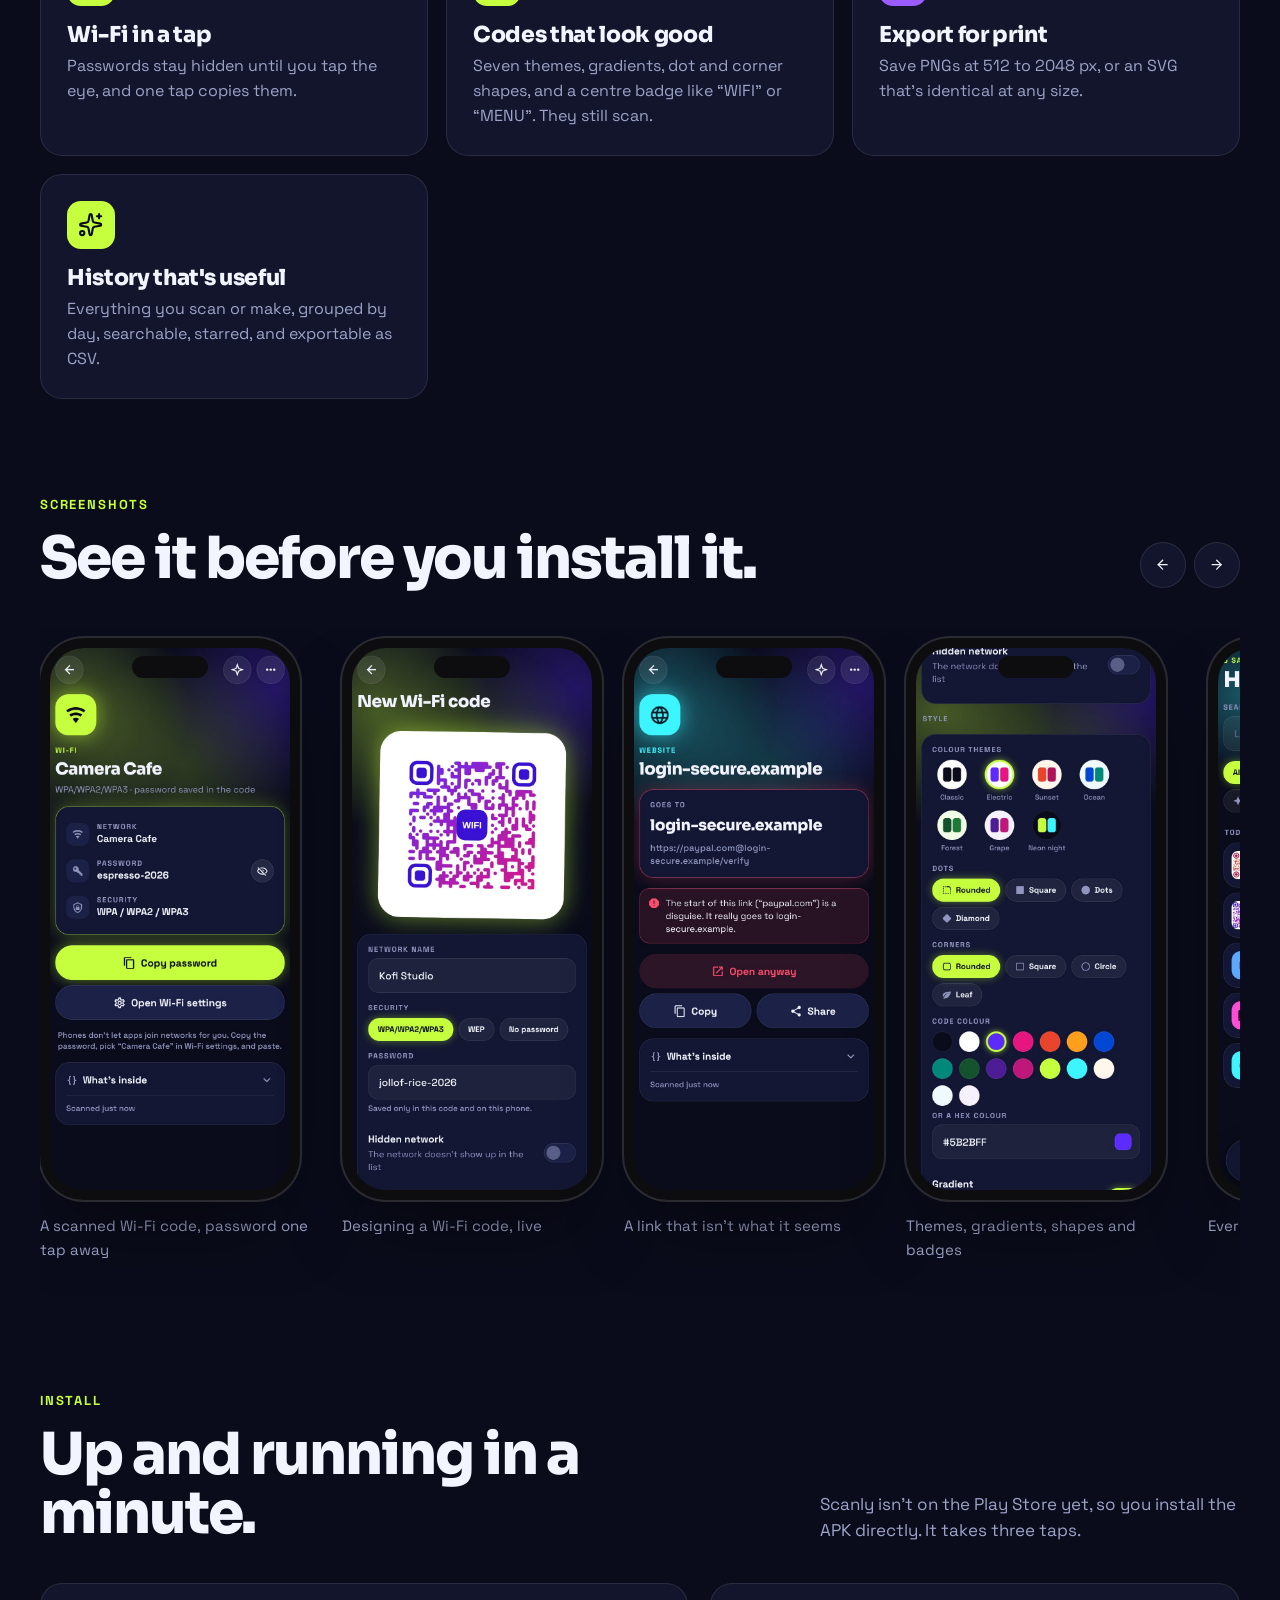
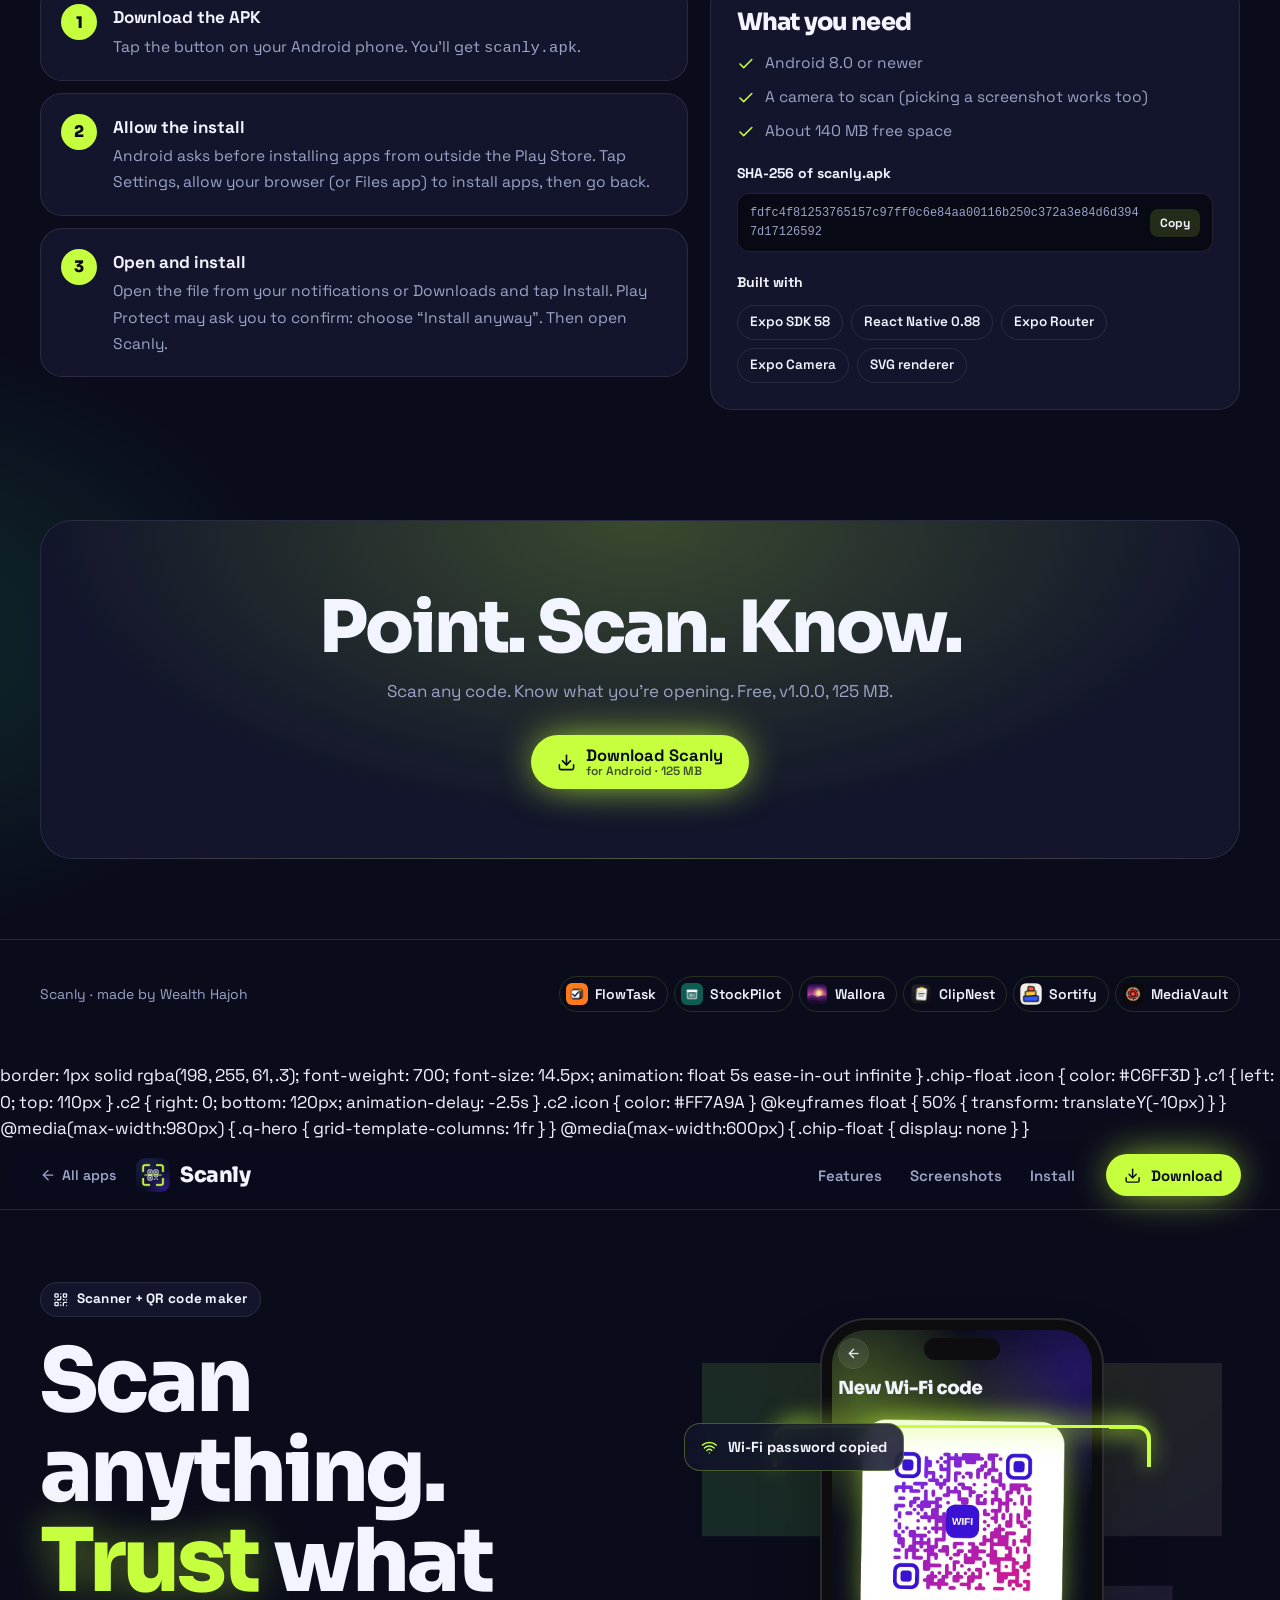
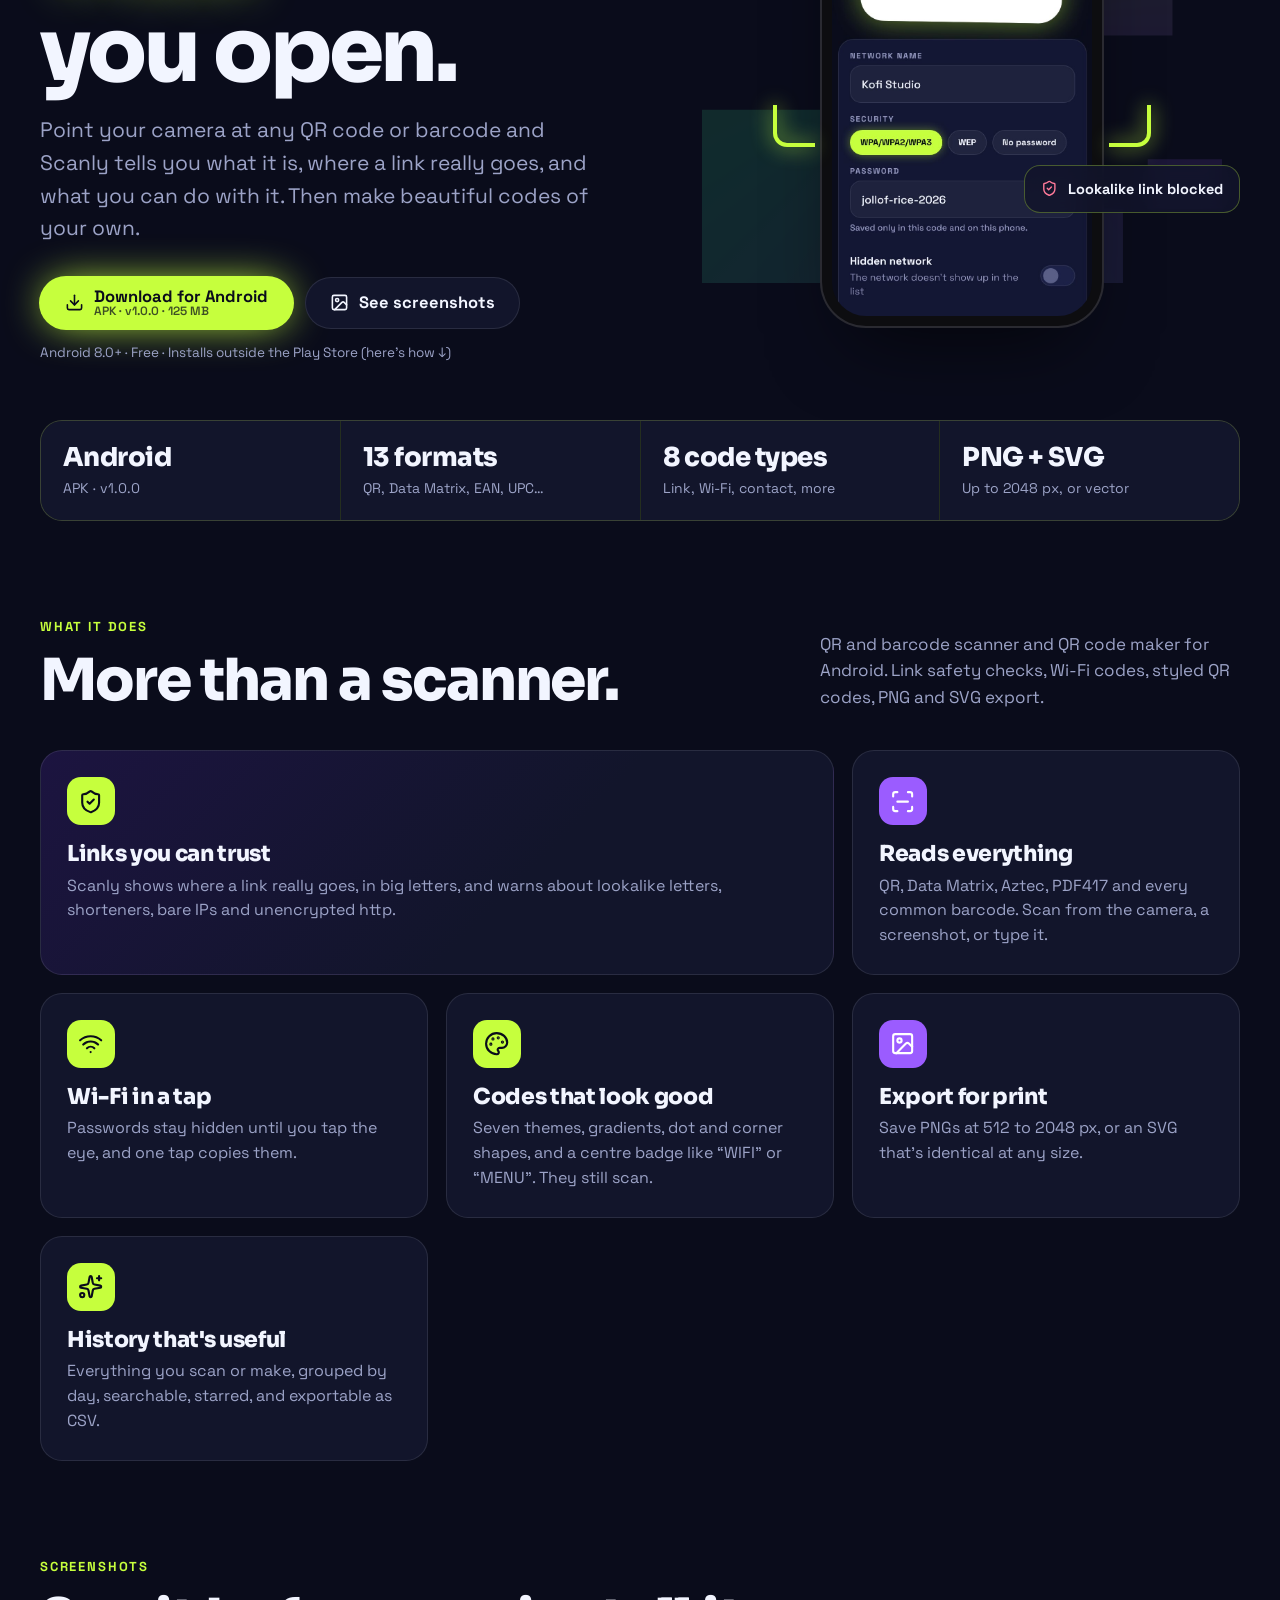
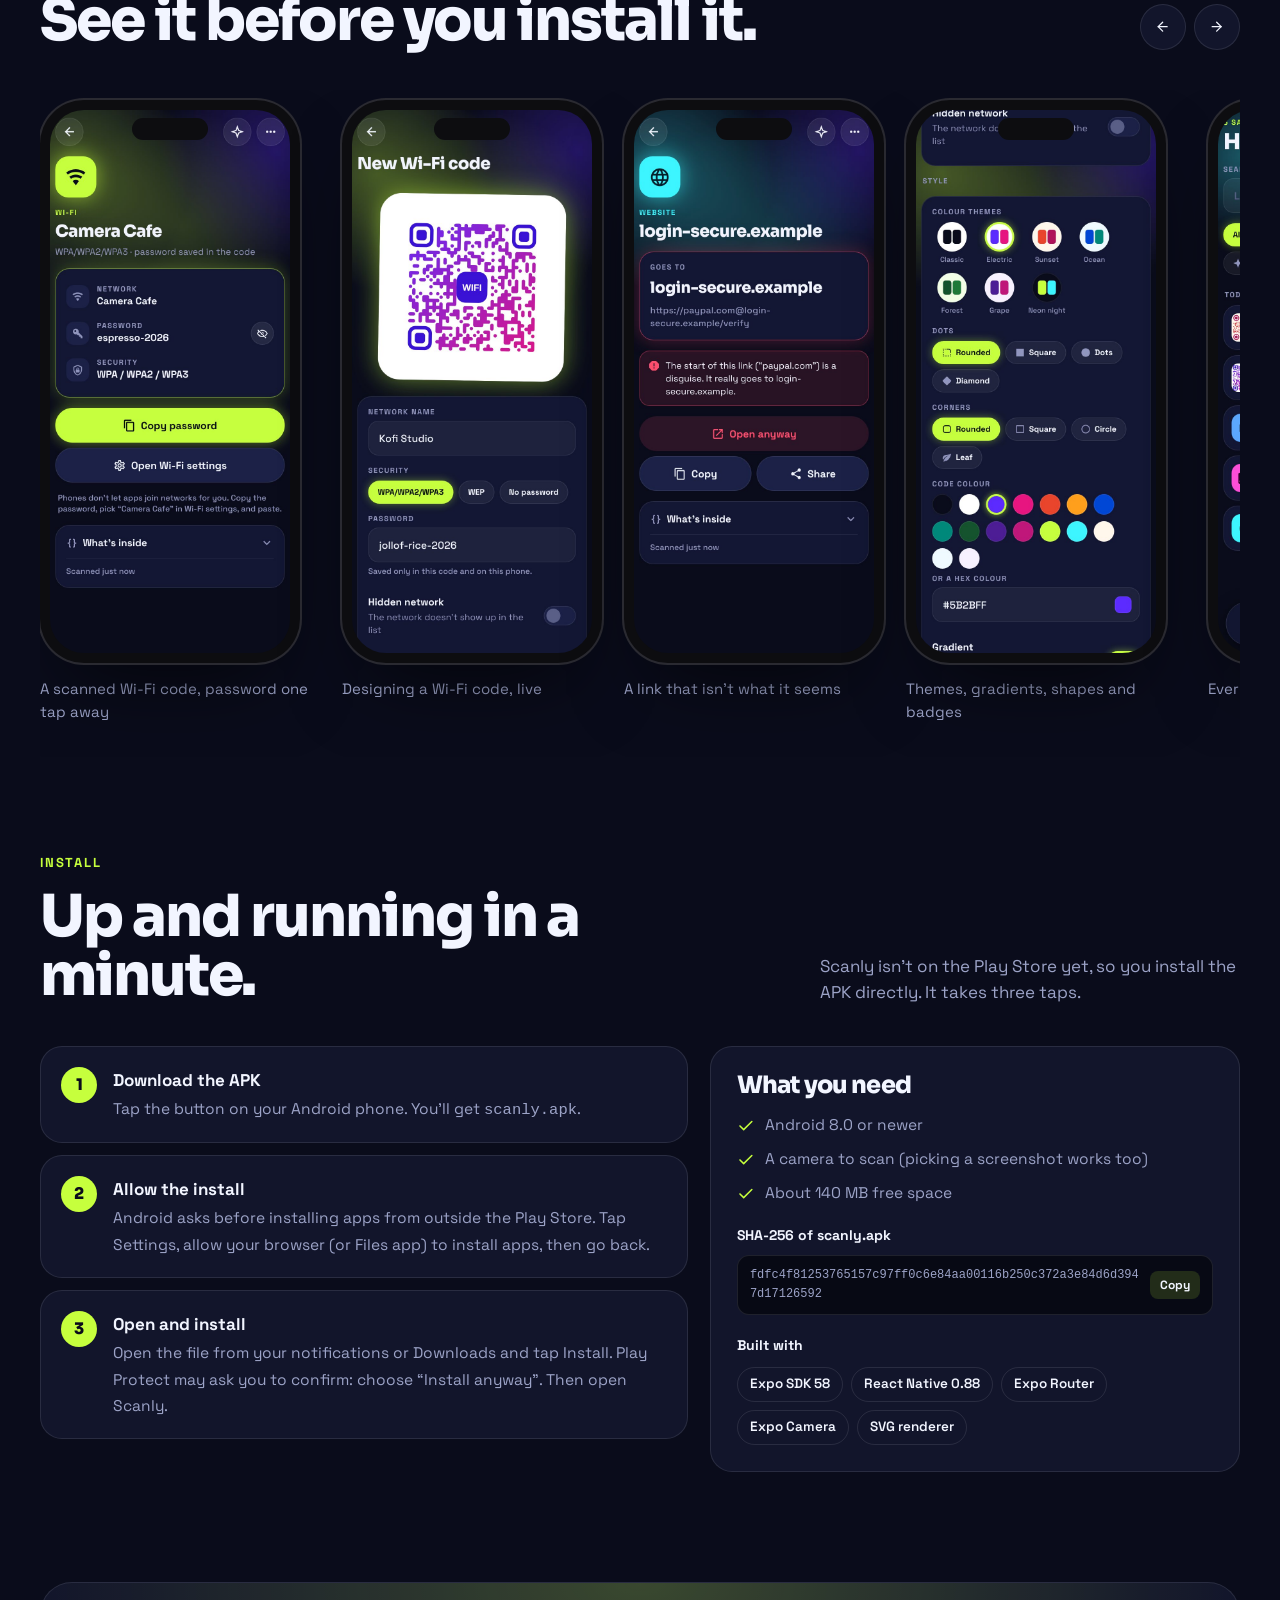
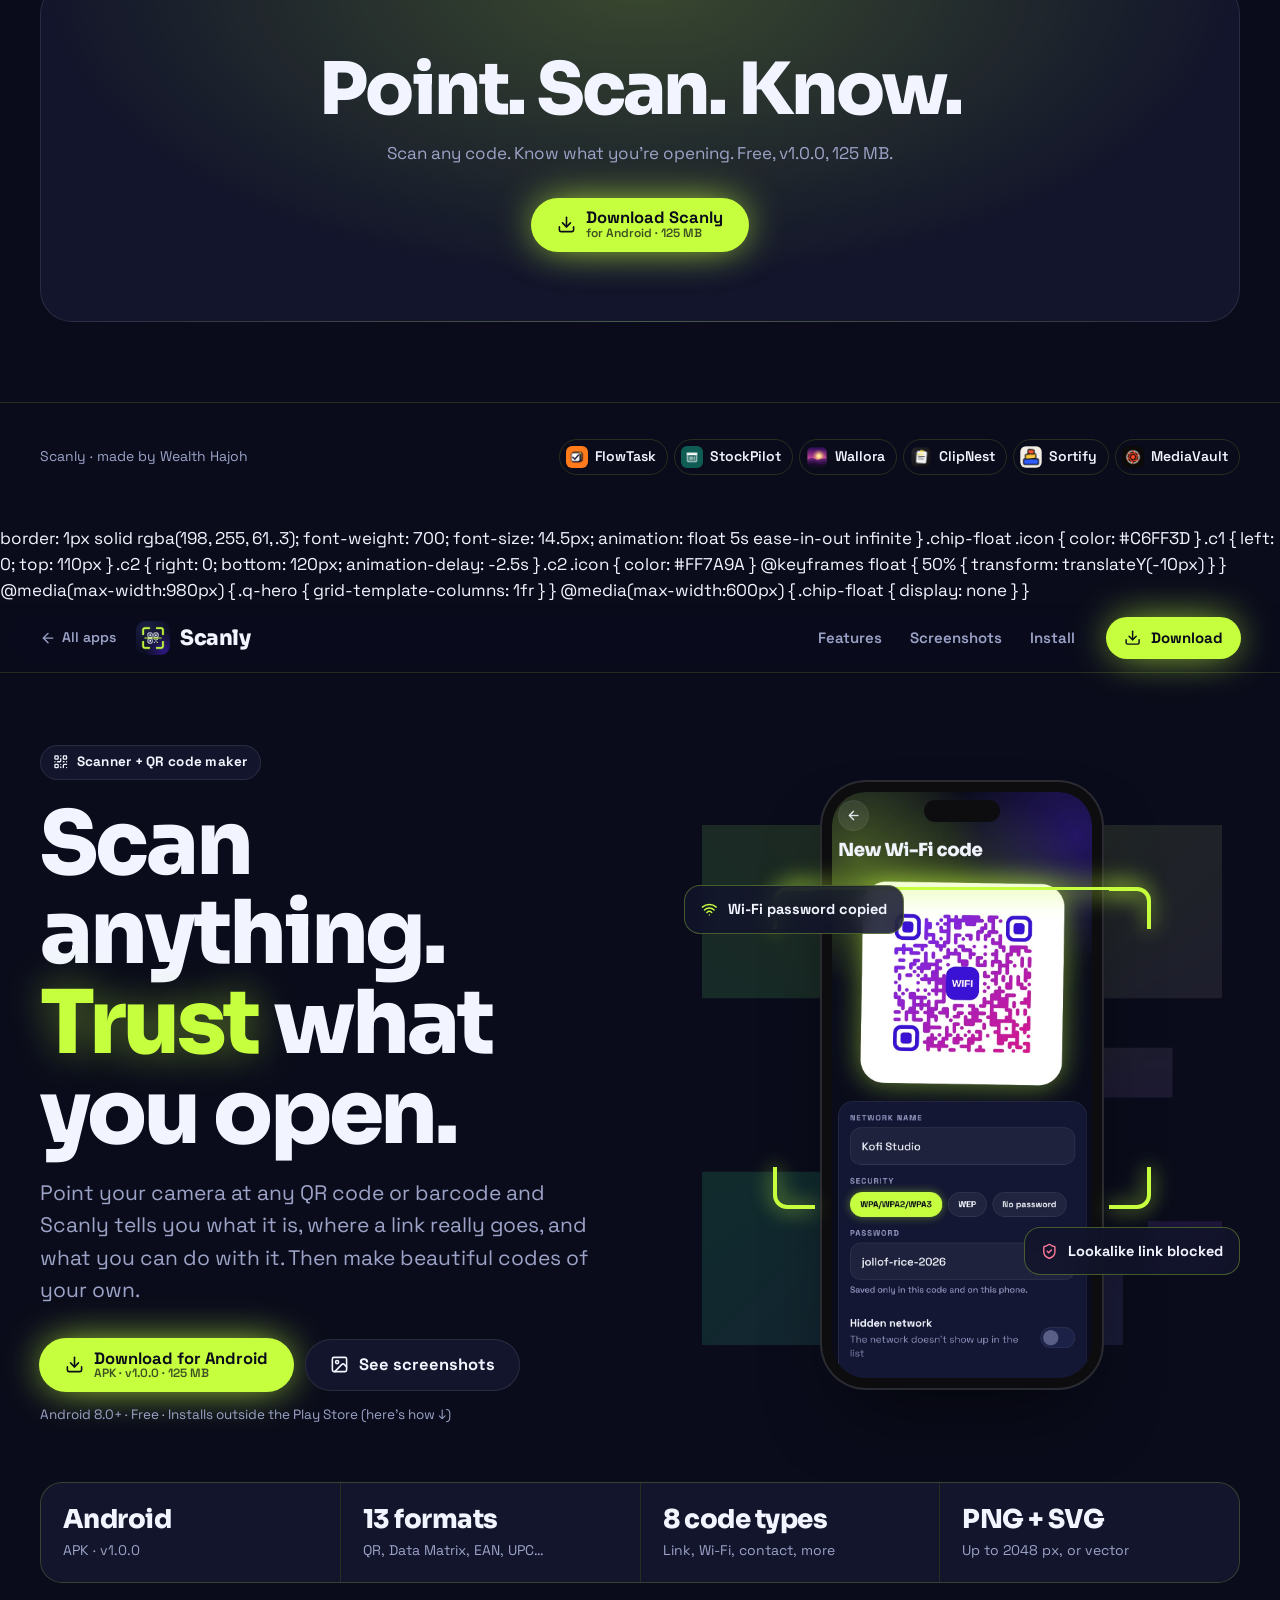
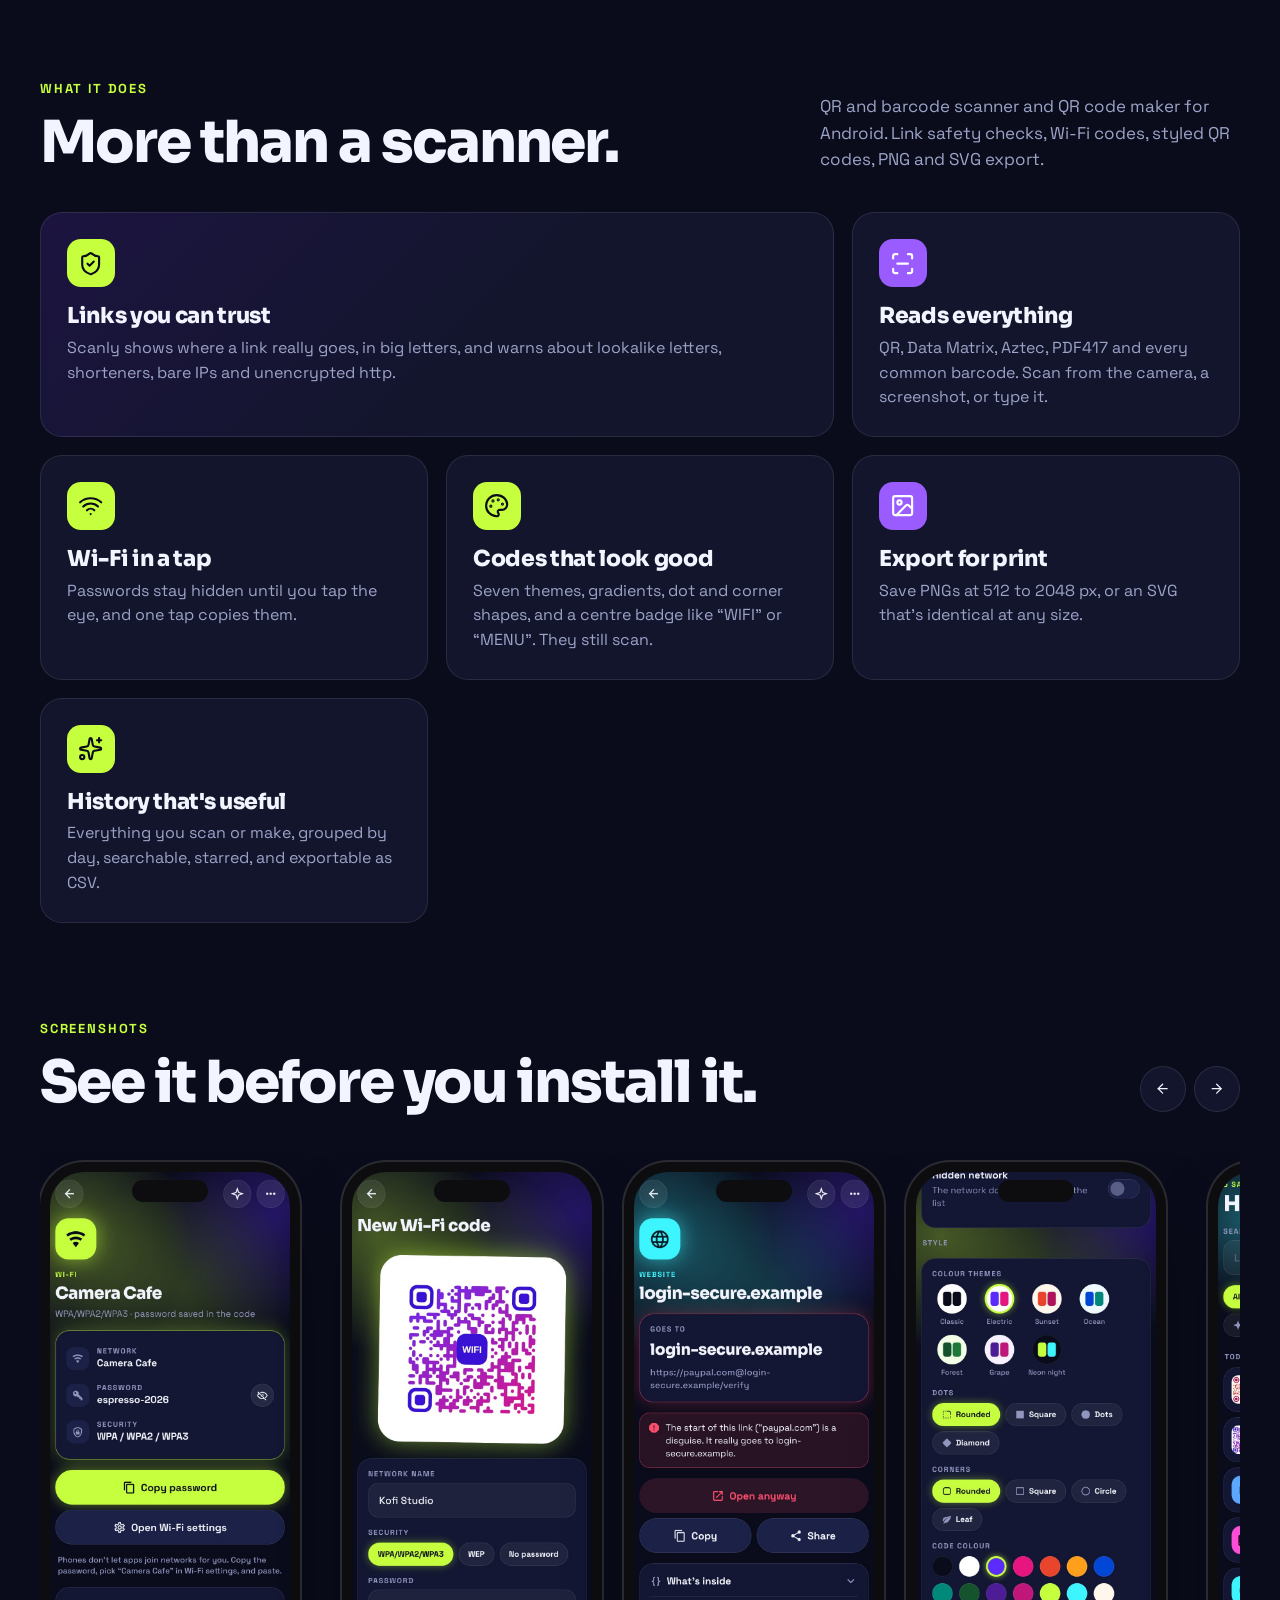
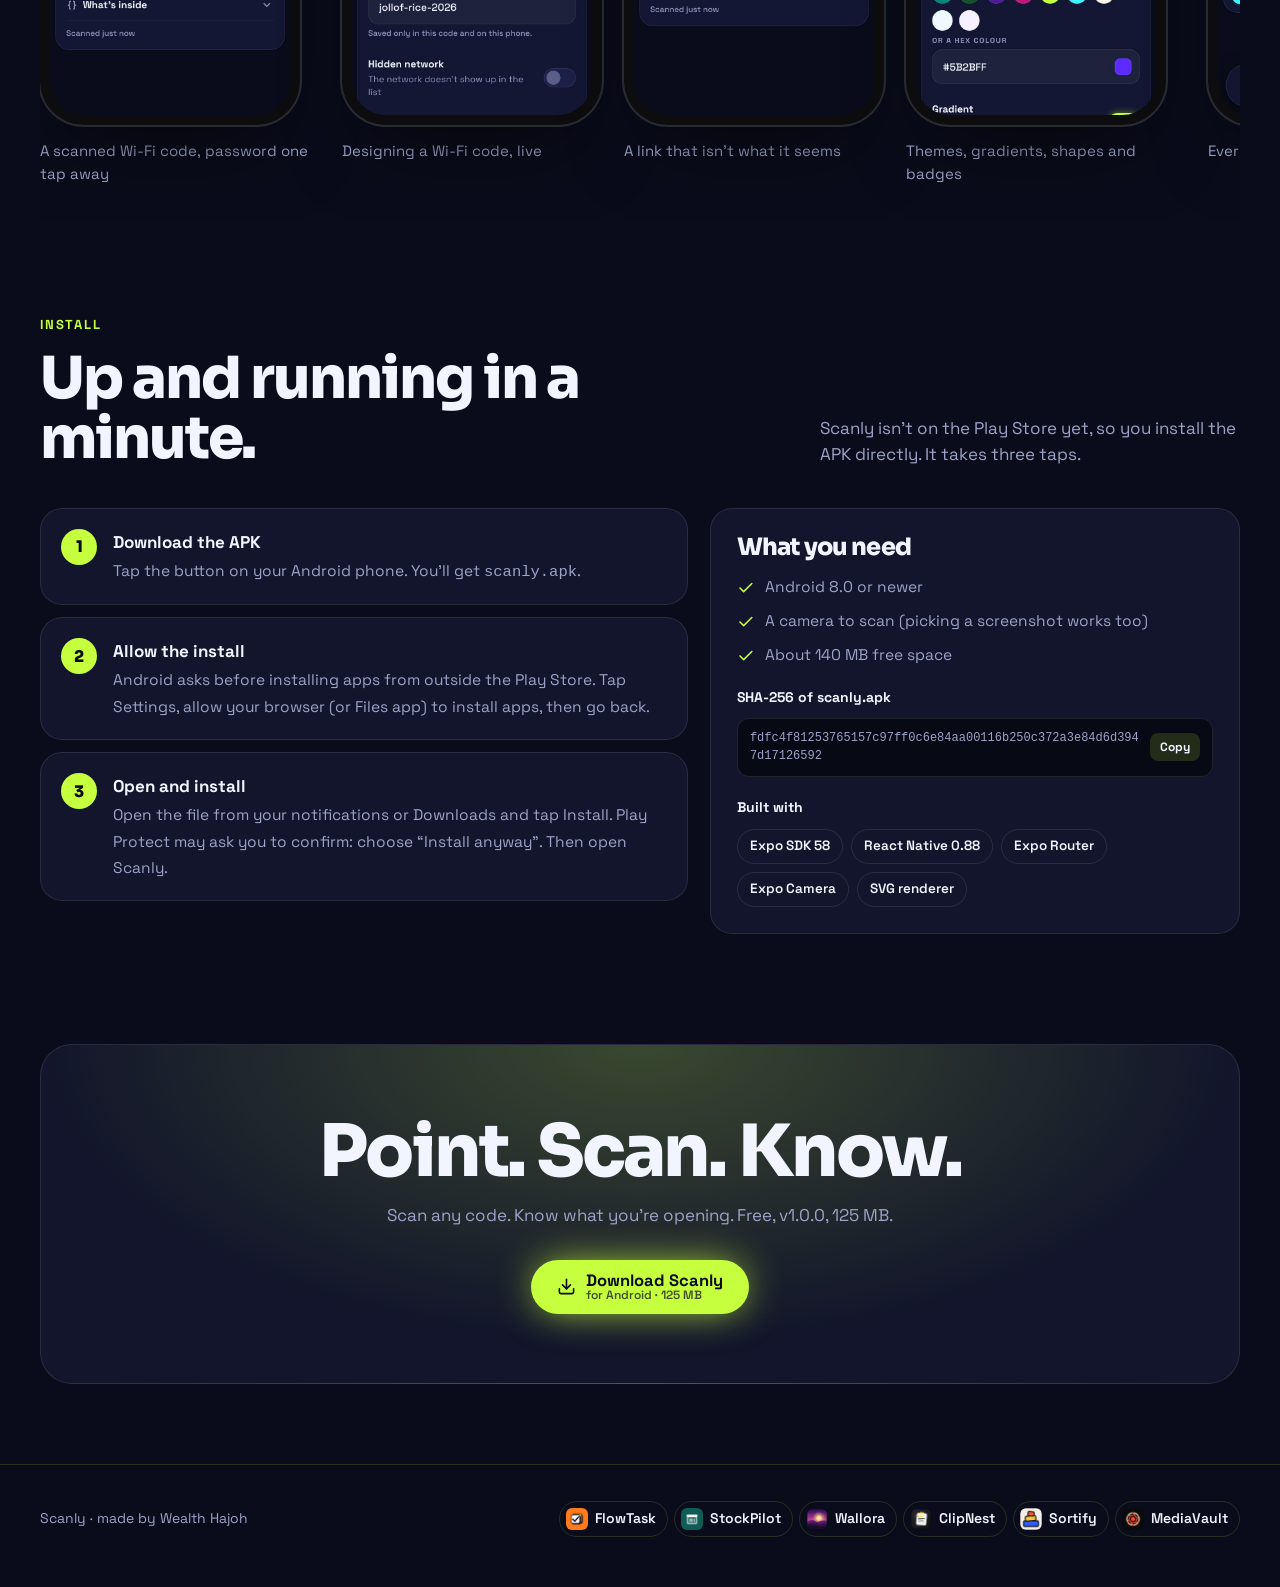
==== commit c87456c9: "updated scanly apk" ====
--- a/scanly/index.html
+++ b/scanly/index.html
@@ -1,160 +1,780 @@
 <!doctype html>
 <html lang="en" data-root="../">
+
 <head>
-<meta charset="utf-8">
-<meta name="viewport" content="width=device-width, initial-scale=1">
-<title>Scanly: Scan any code. Know what you're opening.</title>
-<meta name="description" content="Scanly: QR and barcode scanner and QR code maker for Android. Link safety checks, Wi-Fi codes, styled QR codes, PNG and SVG export.">
-<meta property="og:title" content="Scanly: Scan any code. Know what you're opening.">
-<meta property="og:description" content="Scanly: QR and barcode scanner and QR code maker for Android. Link safety checks, Wi-Fi codes, styled QR codes, PNG and SVG export.">
-<meta property="og:image" content="img/wifi-scanned.jpg">
-<meta name="theme-color" content="#C6FF3D">
-<link rel="icon" href="img/icon.png">
-<link rel="preconnect" href="https://fonts.googleapis.com">
-<link rel="preconnect" href="https://fonts.gstatic.com" crossorigin>
-<link rel="stylesheet" href="https://fonts.googleapis.com/css2?family=Sora:wght@500..800&family=Space+Grotesk:wght@400..700&display=swap">
-<link rel="stylesheet" href="../assets/base.css">
-<style>
-:root{--bg:#0A0C1B;--bg-2:#070914;--surface:#12152B;--text:#F2F5FF;--muted:#9CA3C7;--line:rgba(198,255,61,.14);--accent:#C6FF3D;--accent-ink:#0A0C1B;--accent-2:#9B5CFF;--radius:22px;--card-border:1px solid rgba(242,245,255,.1);--font-display:"Sora",sans-serif;--font-body:"Space Grotesk",sans-serif;--btn-shadow:0 0 0 1px #C6FF3D,0 0 40px -6px #C6FF3D;--btn-radius:999px;--star-bg:linear-gradient(135deg,#1C1440,#12152B 60%);--final-bg:radial-gradient(600px 300px at 50% 0%,rgba(198,255,61,.22),transparent),#12152B}
-body{background:radial-gradient(900px 600px at 80% -10%,rgba(155,92,255,.28),transparent 60%),radial-gradient(700px 500px at -10% 30%,rgba(61,255,176,.12),transparent 60%),#0A0C1B}
-.q-hero{display:grid;grid-template-columns:1.05fr .95fr;gap:30px;align-items:center}
-.q-hero h1 .lime{color:#C6FF3D;text-shadow:0 0 40px rgba(198,255,61,.45)}
-.q-stage{position:relative;height:620px;display:grid;place-items:center}
-.q-stage .phone{width:280px;z-index:2}
-.viewfinder{position:absolute;inset:18% 16% 30% 16%;z-index:3;pointer-events:none}
-.viewfinder i{position:absolute;width:42px;height:42px;border:4px solid #C6FF3D;filter:drop-shadow(0 0 10px #C6FF3D)}
-.viewfinder i:nth-child(1){left:0;top:0;border-right:0;border-bottom:0;border-radius:14px 0 0 0}
-.viewfinder i:nth-child(2){right:0;top:0;border-left:0;border-bottom:0;border-radius:0 14px 0 0}
-.viewfinder i:nth-child(3){left:0;bottom:0;border-right:0;border-top:0;border-radius:0 0 0 14px}
-.viewfinder i:nth-child(4){right:0;bottom:0;border-left:0;border-top:0;border-radius:0 0 14px 0}
-.viewfinder .beam{position:absolute;left:4%;right:4%;height:3px;border-radius:2px;background:#C6FF3D;box-shadow:0 0 24px 4px rgba(198,255,61,.6);animation:beam 2.6s ease-in-out infinite}
-@keyframes beam{0%,100%{top:6%}50%{top:92%}}
-.qr-bg{position:absolute;width:520px;height:520px;opacity:.12;background:conic-gradient(from 0deg,#C6FF3D,#9B5CFF,#3DFFB0,#C6FF3D);-webkit-mask:url("data:image/svg+xml,%3Csvg xmlns='http://www.w3.org/2000/svg' viewBox='0 0 21 21'%3E%3Cpath d='M0 0h7v7H0zM14 0h7v7h-7zM0 14h7v7H0zM9 0h2v2H9zM9 4h3v2H9zM12 9h2v3h-2zM9 9h2v2H9zM16 9h3v2h-3zM9 14h2v4H9zM13 13h3v3h-3zM18 16h3v2h-3zM15 18h2v3h-2zM11 19h2v2h-2z'/%3E%3C/svg%3E") center/contain no-repeat;animation:spin 40s linear infinite}
-@keyframes spin{to{transform:rotate(360deg)}}
-.chip-float{position:absolute;z-index:4;display:flex;gap:10px;align-items:center;padding:12px 16px;border-radius:16px;background:rgba(18,21,43,.85);backdrop-filter:blur(10px);border:1px solid rgba(198,255,61,.3);font-weight:700;font-size:14.5px;animation:float 5s ease-in-out infinite}
-.chip-float .icon{color:#C6FF3D}
-.c1{left:0;top:110px}.c2{right:0;bottom:120px;animation-delay:-2.5s}
-.c2 .icon{color:#FF7A9A}
-@keyframes float{50%{transform:translateY(-10px)}}
-@media(max-width:980px){.q-hero{grid-template-columns:1fr}}
-@media(max-width:600px){.chip-float{display:none}}
+    <meta charset="utf-8">
+    <meta name="viewport" content="width=device-width, initial-scale=1">
+    <title>Scanly: Scan any code. Know what you're opening.</title>
+    <meta name="description" content="Scanly: QR and barcode scanner and QR code maker for Android. Link safety checks, Wi-Fi codes, styled QR codes, PNG and SVG export.">
+    <meta property="og:title" content="Scanly: Scan any code. Know what you're opening.">
+    <meta property="og:description" content="Scanly: QR and barcode scanner and QR code maker for Android. Link safety checks, Wi-Fi codes, styled QR codes, PNG and SVG export.">
+    <meta property="og:image" content="img/wifi-scanned.jpg">
+    <meta name="theme-color" content="#C6FF3D">
+    <link rel="icon" href="img/icon.png">
+    <link rel="preconnect" href="https://fonts.googleapis.com">
+    <link rel="preconnect" href="https://fonts.gstatic.com" crossorigin>
+    <link rel="stylesheet" href="https://fonts.googleapis.com/css2?family=Sora:wght@500..800&family=Space+Grotesk:wght@400..700&display=swap">
+    <link rel="stylesheet" href="../assets/base.css">
+    <style>
+         :root {
+            --bg: #0A0C1B;
+            --bg-2: #070914;
+            --surface: #12152B;
+            --text: #F2F5FF;
+            --muted: #9CA3C7;
+            --line: rgba(198, 255, 61, .14);
+            --accent: #C6FF3D;
+            --accent-ink: #0A0C1B;
+            --accent-2: #9B5CFF;
+            --radius: 22px;
+            --card-border: 1px solid rgba(242, 245, 255, .1);
+            --font-display: "Sora", sans-serif;
+            --font-body: "Space Grotesk", sans-serif;
+            --btn-shadow: 0 0 0 1px #C6FF3D, 0 0 40px -6px #C6FF3D;
+            --btn-radius: 999px;
+            --star-bg: linear-gradient(135deg, #1C1440, #12152B 60%);
+            --final-bg: radial-gradient(600px 300px at 50% 0%, rgba(198, 255, 61, .22), transparent), #12152B
+        }
+        
+        body {
+            background: radial-gradient(900px 600px at 80% -10%, rgba(155, 92, 255, .28), transparent 60%), radial-gradient(700px 500px at -10% 30%, rgba(61, 255, 176, .12), transparent 60%), #0A0C1B
+        }
+        
+        .q-hero {
+            display: grid;
+            grid-template-columns: 1.05fr .95fr;
+            gap: 30px;
+            align-items: center
+        }
+        
+        .q-hero h1 .lime {
+            color: #C6FF3D;
+            text-shadow: 0 0 40px rgba(198, 255, 61, .45)
+        }
+        
+        .q-stage {
+            position: relative;
+            height: 620px;
+            display: grid;
+            place-items: center
+        }
+        
+        .q-stage .phone {
+            width: 280px;
+            z-index: 2
+        }
+        
+        .viewfinder {
+            position: absolute;
+            inset: 18% 16% 30% 16%;
+            z-index: 3;
+            pointer-events: none
+        }
+        
+        .viewfinder i {
+            position: absolute;
+            width: 42px;
+            height: 42px;
+            border: 4px solid #C6FF3D;
+            filter: drop-shadow(0 0 10px #C6FF3D)
+        }
+        
+        .viewfinder i:nth-child(1) {
+            left: 0;
+            top: 0;
+            border-right: 0;
+            border-bottom: 0;
+            border-radius: 14px 0 0 0
+        }
+        
+        .viewfinder i:nth-child(2) {
+            right: 0;
+            top: 0;
+            border-left: 0;
+            border-bottom: 0;
+            border-radius: 0 14px 0 0
+        }
+        
+        .viewfinder i:nth-child(3) {
+            left: 0;
+            bottom: 0;
+            border-right: 0;
+            border-top: 0;
+            border-radius: 0 0 0 14px
+        }
+        
+        .viewfinder i:nth-child(4) {
+            right: 0;
+            bottom: 0;
+            border-left: 0;
+            border-top: 0;
+            border-radius: 0 0 14px 0
+        }
+        
+        .viewfinder .beam {
+            position: absolute;
+            left: 4%;
+            right: 4%;
+            height: 3px;
+            border-radius: 2px;
+            background: #C6FF3D;
+            box-shadow: 0 0 24px 4px rgba(198, 255, 61, .6);
+            animation: beam 2.6s ease-in-out infinite
+        }
+        
+        @keyframes beam {
+            0%,
+            100% {
+                top: 6%
+            }
+            50% {
+                top: 92%
+            }
+        }
+        
+        .qr-bg {
+            position: absolute;
+            width: 520px;
+            height: 520px;
+            opacity: .12;
+            background: conic-gradient(from 0deg, #C6FF3D, #9B5CFF, #3DFFB0, #C6FF3D);
+            -webkit-mask: url("data:image/svg+xml,%3Csvg xmlns='http://www.w3.org/2000/svg' viewBox='0 0 21 21'%3E%3Cpath d='M0 0h7v7H0zM14 0h7v7h-7zM0 14h7v7H0zM9 0h2v2H9zM9 4h3v2H9zM12 9h2v3h-2zM9 9h2v2H9zM16 9h3v2h-3zM9 14h2v4H9zM13 13h3v3h-3zM18 16h3v2h-3zM15 18h2v3h-2zM11 19h2v2h-2z'/%3E%3C/svg%3E") center/contain no-repeat;
+            animation: spin 40s linear infinite
+        }
+        
+        @keyframes spin {
+            to {
+                transform: rotate(360deg)
+            }
+        }
+        
+        .chip-float {
+            position: absolute;
+            z-index: 4;
+            display: flex;
+            gap: 10px;
+            align-items: center;
+            padding: 12px 16px;
+            border-radius: 16px;
+            background: rgba(18, 21, 43, .85);
+            backdrop-filter: blur(10px);
+            border: 1px solid rgba(198, 255, 61, .3);
+            font-weight: 700;
+            font-size: 14.5px;
+            animation: float 5s ease-in-out infinite
+        }
+        
+        .chip-float .icon {
+            color: #C6FF3D
+        }
+        
+        .c1 {
+            left: 0;
+            top: 110px
+        }
+        
+        .c2 {
+            right: 0;
+            bottom: 120px;
+            animation-delay: -2.5s
+        }
+        
+        .c2 .icon {
+            color: #FF7A9A
+        }
+        
+        @keyframes float {
+            50% {
+                transform: translateY(-10px)
+            }
+        }
+        
+        @media(max-width:980px) {
+            .q-hero {
+                grid-template-columns: 1fr
+            }
+        }
+        
+        @media(max-width:600px) {
+            .chip-float {
+                display: none
+            }
+        }
+    </style>
+</head>
+
+<body class="p-scanly" data-platform="android">
+    <header class="nav">
+        <div class="wrap">
+            <a class="back" href="../" aria-label="All apps"><svg class="icon" viewBox="0 0 24 24" aria-hidden="true"><path d="m12 19-7-7 7-7"/><path d="M19 12H5"/></svg><span>All apps</span></a>
+            <a class="brand" href="#top"><img src="img/icon.png" alt="">Scanly</a>
+            <nav class="nav-links"><a href="#features">Features</a><a href="#screens">Screenshots</a><a href="#install">Install</a></nav>
+            <a class="btn primary small" href="../downloads/Scanly.apk" data-download="scanly"><svg class="icon" viewBox="0 0 24 24" aria-hidden="true"><path d="M12 15V3"/><path d="M21 15v4a2 2 0 0 1-2 2H5a2 2 0 0 1-2-2v-4"/><path d="m7 10 5 5 5-5"/></svg> Download</a>
+        </div>
+    </header>
+
+    <main id="top">
+        <section class="hero">
+            <div class="wrap q-hero">
+                <div>
+                    <span class="eyebrow"><svg class="icon" viewBox="0 0 24 24" aria-hidden="true"><rect width="5" height="5" x="3" y="3" rx="1"/><rect width="5" height="5" x="16" y="3" rx="1"/><rect width="5" height="5" x="3" y="16" rx="1"/><path d="M21 16h-3a2 2 0 0 0-2 2v3"/><path d="M21 21v.01"/><path d="M12 7v3a2 2 0 0 1-2 2H7"/><path d="M3 12h.01"/><path d="M12 3h.01"/><path d="M12 16v.01"/><path d="M16 12h1"/><path d="M21 12v.01"/><path d="M12 21v-1"/></svg> Scanner + QR code maker</span>
+                    <h1>Scan anything. <span class="lime">Trust</span> what you open.</h1>
+                    <p class="lead">Point your camera at any QR code or barcode and Scanly tells you what it is, where a link really goes, and what you can do with it. Then make beautiful codes of your own.</p>
+
+                    <div class="cta-row">
+                        <a class="btn primary" href="../downloads/Scanly.apk" data-download="scanly">
+                            <svg class="icon" viewBox="0 0 24 24" aria-hidden="true"><path d="M12 15V3"/><path d="M21 15v4a2 2 0 0 1-2 2H5a2 2 0 0 1-2-2v-4"/><path d="m7 10 5 5 5-5"/></svg><span class="btn-text">Download for Android<span class="sub">APK · v1.0.0 · 125 MB</span></span>
+                        </a>
+                        <a class="btn" href="#screens"><svg class="icon" viewBox="0 0 24 24" aria-hidden="true"><rect width="18" height="18" x="3" y="3" rx="2" ry="2"/><circle cx="9" cy="9" r="2"/><path d="m21 15-3.086-3.086a2 2 0 0 0-2.828 0L6 21"/></svg> See screenshots</a>
+                    </div>
+                    <p class="fine">Android 8.0+ · Free · Installs outside the Play Store (here's how ↓)</p>
+                    <div class="platform-note"><svg class="icon" viewBox="0 0 24 24" aria-hidden="true"><circle cx="12" cy="12" r="10"/><path d="M12 16v-4"/><path d="M12 8h.01"/></svg><span></span></div>
+                </div>
+                <div class="q-stage" aria-hidden="true">
+                    <span class="qr-bg"></span>
+                    <div class="chip-float c1"><svg class="icon" viewBox="0 0 24 24" aria-hidden="true"><path d="M12 20h.01"/><path d="M2 8.82a15 15 0 0 1 20 0"/><path d="M5 12.859a10 10 0 0 1 14 0"/><path d="M8.5 16.429a5 5 0 0 1 7 0"/></svg> Wi-Fi password copied</div>
+                    <div class="chip-float c2"><svg class="icon" viewBox="0 0 24 24" aria-hidden="true"><path d="M20 13c0 5-3.5 7.5-7.66 8.95a1 1 0 0 1-.67-.01C7.5 20.5 4 18 4 13V6a1 1 0 0 1 1-1c2 0 4.5-1.2 6.24-2.72a1.17 1.17 0 0 1 1.52 0C14.51 3.81 17 5 19 5a1 1 0 0 1 1 1z"/><path d="m9 12 2 2 4-4"/></svg>                        Lookalike link blocked</div>
+                    <div class="phone"><img src="img/make-dark.jpg" alt=""></div>
+                    <div class="viewfinder"><i></i><i></i><i></i><i></i><span class="beam"></span></div>
+                </div>
+            </div>
+        </section>
+
+        <div class="wrap reveal">
+            <div class="facts">
+                <div class="fact"><b>Android</b><span>APK · v1.0.0</span></div>
+                <div class="fact"><b>13 formats</b><span>QR, Data Matrix, EAN, UPC…</span></div>
+                <div class="fact"><b>8 code types</b><span>Link, Wi-Fi, contact, more</span></div>
+                <div class="fact"><b>PNG + SVG</b><span>Up to 2048 px, or vector</span></div>
+            </div>
+        </div>
+
+        <section class="block" id="features">
+            <div class="wrap">
+                <div class="section-head reveal">
+                    <div><span class="kicker">What it does</span>
+                        <h2>More than a scanner.</h2>
+                    </div>
+                    <p>QR and barcode scanner and QR code maker for Android. Link safety checks, Wi-Fi codes, styled QR codes, PNG and SVG export.</p>
+                </div>
+                <div class="features">
+                    <article class="feature reveal star"><span class="f-icon"><svg class="icon" viewBox="0 0 24 24" aria-hidden="true"><path d="M20 13c0 5-3.5 7.5-7.66 8.95a1 1 0 0 1-.67-.01C7.5 20.5 4 18 4 13V6a1 1 0 0 1 1-1c2 0 4.5-1.2 6.24-2.72a1.17 1.17 0 0 1 1.52 0C14.51 3.81 17 5 19 5a1 1 0 0 1 1 1z"/><path d="m9 12 2 2 4-4"/></svg></span>
+                        <h3>Links you can trust</h3>
+                        <p>Scanly shows where a link really goes, in big letters, and warns about lookalike letters, shorteners, bare IPs and unencrypted http.</p>
+                    </article>
+                    <article class="feature reveal"><span class="f-icon"><svg class="icon" viewBox="0 0 24 24" aria-hidden="true"><path d="M3 7V5a2 2 0 0 1 2-2h2"/><path d="M17 3h2a2 2 0 0 1 2 2v2"/><path d="M21 17v2a2 2 0 0 1-2 2h-2"/><path d="M7 21H5a2 2 0 0 1-2-2v-2"/><path d="M7 12h10"/></svg></span>
+                        <h3>Reads everything</h3>
+                        <p>QR, Data Matrix, Aztec, PDF417 and every common barcode. Scan from the camera, a screenshot, or type it.</p>
+                    </article>
+                    <article class="feature reveal"><span class="f-icon"><svg class="icon" viewBox="0 0 24 24" aria-hidden="true"><path d="M12 20h.01"/><path d="M2 8.82a15 15 0 0 1 20 0"/><path d="M5 12.859a10 10 0 0 1 14 0"/><path d="M8.5 16.429a5 5 0 0 1 7 0"/></svg></span>
+                        <h3>Wi-Fi in a tap</h3>
+                        <p>Passwords stay hidden until you tap the eye, and one tap copies them.</p>
+                    </article>
+                    <article class="feature reveal"><span class="f-icon"><svg class="icon" viewBox="0 0 24 24" aria-hidden="true"><path d="M12 22a1 1 0 0 1 0-20 10 9 0 0 1 10 9 5 5 0 0 1-5 5h-2.25a1.75 1.75 0 0 0-1.4 2.8l.3.4a1.75 1.75 0 0 1-1.4 2.8z"/><circle cx="13.5" cy="6.5" r=".5" fill="currentColor"/><circle cx="17.5" cy="10.5" r=".5" fill="currentColor"/><circle cx="6.5" cy="12.5" r=".5" fill="currentColor"/><circle cx="8.5" cy="7.5" r=".5" fill="currentColor"/></svg></span>
+                        <h3>Codes that look good</h3>
+                        <p>Seven themes, gradients, dot and corner shapes, and a centre badge like “WIFI” or “MENU”. They still scan.</p>
+                    </article>
+                    <article class="feature reveal"><span class="f-icon"><svg class="icon" viewBox="0 0 24 24" aria-hidden="true"><rect width="18" height="18" x="3" y="3" rx="2" ry="2"/><circle cx="9" cy="9" r="2"/><path d="m21 15-3.086-3.086a2 2 0 0 0-2.828 0L6 21"/></svg></span>
+                        <h3>Export for print</h3>
+                        <p>Save PNGs at 512 to 2048 px, or an SVG that's identical at any size.</p>
+                    </article>
+                    <article class="feature reveal"><span class="f-icon"><svg class="icon" viewBox="0 0 24 24" aria-hidden="true"><path d="M11.017 2.814a1 1 0 0 1 1.966 0l1.051 5.558a2 2 0 0 0 1.594 1.594l5.558 1.051a1 1 0 0 1 0 1.966l-5.558 1.051a2 2 0 0 0-1.594 1.594l-1.051 5.558a1 1 0 0 1-1.966 0l-1.051-5.558a2 2 0 0 0-1.594-1.594l-5.558-1.051a1 1 0 0 1 0-1.966l5.558-1.051a2 2 0 0 0 1.594-1.594z"/><path d="M20 2v4"/><path d="M22 4h-4"/><circle cx="4" cy="20" r="2"/></svg></span>
+                        <h3>History that's useful</h3>
+                        <p>Everything you scan or make, grouped by day, searchable, starred, and exportable as CSV.</p>
+                    </article>
+                </div>
+            </div>
+        </section>
+
+        <section class="block" id="screens">
+            <div class="wrap">
+                <div class="section-head reveal">
+                    <div><span class="kicker">Screenshots</span>
+                        <h2>See it before you install it.</h2>
+                    </div>
+                    <div class="gallery-nav"><button data-gallery-prev="g" aria-label="Previous screenshots"><svg class="icon" viewBox="0 0 24 24" aria-hidden="true"><path d="m12 19-7-7 7-7"/><path d="M19 12H5"/></svg></button><button data-gallery-next="g" aria-label="Next screenshots"><svg class="icon" viewBox="0 0 24 24" aria-hidden="true"><path d="M5 12h14"/><path d="m12 5 7 7-7 7"/></svg></button></div>
+                </div>
+                <div class="gallery mobile" id="g">
+                    <figure><button data-zoom="img/wifi-scanned.jpg" aria-label="Enlarge: A scanned Wi-Fi code, password one tap away"><div class="phone"><img src="img/wifi-scanned.jpg" alt="A scanned Wi-Fi code, password one tap away" loading="lazy"></div></button>
+                        <figcaption>A scanned Wi-Fi code, password one tap away</figcaption>
+                    </figure>
+                    <figure><button data-zoom="img/make-dark.jpg" aria-label="Enlarge: Designing a Wi-Fi code, live"><div class="phone"><img src="img/make-dark.jpg" alt="Designing a Wi-Fi code, live" loading="lazy"></div></button>
+                        <figcaption>Designing a Wi-Fi code, live</figcaption>
+                    </figure>
+                    <figure><button data-zoom="img/link-warning.jpg" aria-label="Enlarge: A link that isn't what it seems"><div class="phone"><img src="img/link-warning.jpg" alt="A link that isn't what it seems" loading="lazy"></div></button>
+                        <figcaption>A link that isn't what it seems</figcaption>
+                    </figure>
+                    <figure><button data-zoom="img/style.jpg" aria-label="Enlarge: Themes, gradients, shapes and badges"><div class="phone"><img src="img/style.jpg" alt="Themes, gradients, shapes and badges" loading="lazy"></div></button>
+                        <figcaption>Themes, gradients, shapes and badges</figcaption>
+                    </figure>
+                    <figure><button data-zoom="img/history-dark.jpg" aria-label="Enlarge: Everything you've scanned and made"><div class="phone"><img src="img/history-dark.jpg" alt="Everything you've scanned and made" loading="lazy"></div></button>
+                        <figcaption>Everything you've scanned and made</figcaption>
+                    </figure>
+                    <figure><button data-zoom="img/code-dark.jpg" aria-label="Enlarge: Your code, ready to share or print"><div class="phone"><img src="img/code-dark.jpg" alt="Your code, ready to share or print" loading="lazy"></div></button>
+                        <figcaption>Your code, ready to share or print</figcaption>
+                    </figure>
+                    <figure><button data-zoom="img/product.jpg" aria-label="Enlarge: Barcodes look up the product"><div class="phone"><img src="img/product.jpg" alt="Barcodes look up the product" loading="lazy"></div></button>
+                        <figcaption>Barcodes look up the product</figcaption>
+                    </figure>
+                    <figure><button data-zoom="img/contact-dark.jpg" aria-label="Enlarge: Contact cards become contacts"><div class="phone"><img src="img/contact-dark.jpg" alt="Contact cards become contacts" loading="lazy"></div></button>
+                        <figcaption>Contact cards become contacts</figcaption>
+                    </figure>
+                    <figure><button data-zoom="img/create-dark.jpg" aria-label="Enlarge: Eight kinds of code to make"><div class="phone"><img src="img/create-dark.jpg" alt="Eight kinds of code to make" loading="lazy"></div></button>
+                        <figcaption>Eight kinds of code to make</figcaption>
+                    </figure>
+                </div>
+            </div>
+        </section>
+
+        <section class="block" id="install">
+            <div class="wrap">
+                <div class="section-head reveal">
+                    <div><span class="kicker">Install</span>
+                        <h2>Up and running in a minute.</h2>
+                    </div>
+                    <p>Scanly isn't on the Play Store yet, so you install the APK directly. It takes three taps.</p>
+                </div>
+                <div class="install">
+                    <ol class="steps reveal">
+                        <li>
+                            <div><b>Download the APK</b><span>Tap the button on your Android phone. You'll get <span class="mono">scanly.apk</span>.</span>
+                            </div>
+                        </li>
+                        <li>
+                            <div><b>Allow the install</b><span>Android asks before installing apps from outside the Play Store. Tap Settings, allow your browser (or Files app) to install apps, then go back.</span></div>
+                        </li>
+                        <li>
+                            <div><b>Open and install</b><span>Open the file from your notifications or Downloads and tap Install. Play Protect may ask you to confirm: choose “Install anyway”. Then open Scanly.</span></div>
+                        </li>
+                    </ol>
+                    <aside class="side-card reveal">
+                        <h3>What you need</h3>
+                        <ul class="req">
+                            <li><svg class="icon" viewBox="0 0 24 24" aria-hidden="true"><path d="M20 6 9 17l-5-5"/></svg><span>Android 8.0 or newer</span></li>
+                            <li><svg class="icon" viewBox="0 0 24 24" aria-hidden="true"><path d="M20 6 9 17l-5-5"/></svg><span>A camera to scan (picking a screenshot works too)</span></li>
+                            <li><svg class="icon" viewBox="0 0 24 24" aria-hidden="true"><path d="M20 6 9 17l-5-5"/></svg><span>About 140 MB free space</span></li>
+                        </ul>
+                        <div>
+                            <b style="font-size:14px">SHA-256 of scanly.apk</b>
+                            <div class="hash mono" style="margin-top:8px"><span>fdfc4f81253765157c97ff0c6e84aa00116b250c372a3e84d6d3947d17126592</span><button data-copy="fdfc4f81253765157c97ff0c6e84aa00116b250c372a3e84d6d3947d17126592">Copy</button></div>
+                        </div>
+                        <div>
+                            <b style="font-size:14px">Built with</b>
+                            <div class="stack" style="margin-top:10px"><span>Expo SDK 58</span><span>React Native 0.88</span><span>Expo Router</span><span>Expo Camera</span><span>SVG renderer</span></div>
+                        </div>
+                    </aside>
+                </div>
+
+                <div class="final reveal">
+                    <h2>Point. Scan. Know.</h2>
+                    <p>Scan any code. Know what you're opening. Free, v1.0.0, 125 MB.</p>
+                    <div class="cta-row"><a class="btn primary" href="../downloads/scanly.apk" data-download="scanly"><svg class="icon" viewBox="0 0 24 24" aria-hidden="true"><path d="M12 15V3"/><path d="M21 15v4a2 2 0 0 1-2 2H5a2 2 0 0 1-2-2v-4"/><path d="m7 10 5 5 5-5"/></svg><span class="btn-text">Download Scanly<span class="sub">for Android · 125 MB</span></span></a></div>
+                </div>
+            </div>
+        </section>
+    </main>
+
+    <footer class="foot">
+        <div class="wrap">
+            <span>Scanly · made by Wealth Hajoh</span>
+            <div class="others">
+                <a href="../flowtask/"><img src="../flowtask/img/icon.png" alt="">FlowTask</a>
+                <a href="../stockpilot/"><img src="../stockpilot/img/icon.png" alt="">StockPilot</a>
+                <a href="../wallora/"><img src="../wallora/img/icon.png" alt="">Wallora</a>
+                <a href="../clipnest/"><img src="../clipnest/img/icon.png" alt="">ClipNest</a>
+                <a href="../sortify/"><img src="../sortify/img/icon.png" alt="">Sortify</a>
+                <a href="../mediavault/"><img src="../mediavault/img/icon.png" alt="">MediaVault</a>
+            </div>
+        </div>
+    </footer>
+    <script src="../config.js"></script>
+    <script src="../assets/site.js"></script>
+</body>
+
+</html> border: 1px solid rgba(198, 255, 61, .3); font-weight: 700; font-size: 14.5px; animation: float 5s ease-in-out infinite } .chip-float .icon { color: #C6FF3D } .c1 { left: 0; top: 110px } .c2 { right: 0; bottom: 120px; animation-delay: -2.5s } .c2 .icon
+{ color: #FF7A9A } @keyframes float { 50% { transform: translateY(-10px) } } @media(max-width:980px) { .q-hero { grid-template-columns: 1fr } } @media(max-width:600px) { .chip-float { display: none } }
 </style>
 </head>
+
 <body class="p-scanly" data-platform="android">
-<header class="nav">
-  <div class="wrap">
-    <a class="back" href="../" aria-label="All apps"><svg class="icon" viewBox="0 0 24 24" aria-hidden="true"><path d="m12 19-7-7 7-7"/><path d="M19 12H5"/></svg><span>All apps</span></a>
-    <a class="brand" href="#top"><img src="img/icon.png" alt="">Scanly</a>
-    <nav class="nav-links"><a href="#features">Features</a><a href="#screens">Screenshots</a><a href="#install">Install</a></nav>
-    <a class="btn primary small" href="../downloads/scanly.apk" data-download="scanly"><svg class="icon" viewBox="0 0 24 24" aria-hidden="true"><path d="M12 15V3"/><path d="M21 15v4a2 2 0 0 1-2 2H5a2 2 0 0 1-2-2v-4"/><path d="m7 10 5 5 5-5"/></svg> Download</a>
-  </div>
-</header>
-
-<main id="top">
-<section class="hero">
-<div class="wrap q-hero">
-  <div>
-    <span class="eyebrow"><svg class="icon" viewBox="0 0 24 24" aria-hidden="true"><rect width="5" height="5" x="3" y="3" rx="1"/><rect width="5" height="5" x="16" y="3" rx="1"/><rect width="5" height="5" x="3" y="16" rx="1"/><path d="M21 16h-3a2 2 0 0 0-2 2v3"/><path d="M21 21v.01"/><path d="M12 7v3a2 2 0 0 1-2 2H7"/><path d="M3 12h.01"/><path d="M12 3h.01"/><path d="M12 16v.01"/><path d="M16 12h1"/><path d="M21 12v.01"/><path d="M12 21v-1"/></svg> Scanner + QR code maker</span>
-    <h1>Scan anything. <span class="lime">Trust</span> what you open.</h1>
-    <p class="lead">Point your camera at any QR code or barcode and Scanly tells you what it is, where a link really goes, and what you can do with it. Then make beautiful codes of your own.</p>
-    
-    <div class="cta-row">
-      <a class="btn primary" href="../downloads/scanly.apk" data-download="scanly">
-        <svg class="icon" viewBox="0 0 24 24" aria-hidden="true"><path d="M12 15V3"/><path d="M21 15v4a2 2 0 0 1-2 2H5a2 2 0 0 1-2-2v-4"/><path d="m7 10 5 5 5-5"/></svg><span class="btn-text">Download for Android<span class="sub">APK · v1.0.0 · 125 MB</span></span>
-      </a>
-      <a class="btn" href="#screens"><svg class="icon" viewBox="0 0 24 24" aria-hidden="true"><rect width="18" height="18" x="3" y="3" rx="2" ry="2"/><circle cx="9" cy="9" r="2"/><path d="m21 15-3.086-3.086a2 2 0 0 0-2.828 0L6 21"/></svg> See screenshots</a>
-    </div>
-    <p class="fine">Android 8.0+ · Free · Installs outside the Play Store (here's how ↓)</p>
-    <div class="platform-note"><svg class="icon" viewBox="0 0 24 24" aria-hidden="true"><circle cx="12" cy="12" r="10"/><path d="M12 16v-4"/><path d="M12 8h.01"/></svg><span></span></div>
-  </div>
-  <div class="q-stage" aria-hidden="true">
-    <span class="qr-bg"></span>
-    <div class="chip-float c1"><svg class="icon" viewBox="0 0 24 24" aria-hidden="true"><path d="M12 20h.01"/><path d="M2 8.82a15 15 0 0 1 20 0"/><path d="M5 12.859a10 10 0 0 1 14 0"/><path d="M8.5 16.429a5 5 0 0 1 7 0"/></svg> Wi-Fi password copied</div>
-    <div class="chip-float c2"><svg class="icon" viewBox="0 0 24 24" aria-hidden="true"><path d="M20 13c0 5-3.5 7.5-7.66 8.95a1 1 0 0 1-.67-.01C7.5 20.5 4 18 4 13V6a1 1 0 0 1 1-1c2 0 4.5-1.2 6.24-2.72a1.17 1.17 0 0 1 1.52 0C14.51 3.81 17 5 19 5a1 1 0 0 1 1 1z"/><path d="m9 12 2 2 4-4"/></svg> Lookalike link blocked</div>
-    <div class="phone"><img src="img/make-dark.jpg" alt=""></div>
-    <div class="viewfinder"><i></i><i></i><i></i><i></i><span class="beam"></span></div>
-  </div>
-</div></section>
-
-<div class="wrap reveal">
-  <div class="facts"><div class="fact"><b>Android</b><span>APK · v1.0.0</span></div><div class="fact"><b>13 formats</b><span>QR, Data Matrix, EAN, UPC…</span></div><div class="fact"><b>8 code types</b><span>Link, Wi-Fi, contact, more</span></div><div class="fact"><b>PNG + SVG</b><span>Up to 2048 px, or vector</span></div></div>
-</div>
-
-<section class="block" id="features">
-  <div class="wrap">
-    <div class="section-head reveal">
-      <div><span class="kicker">What it does</span><h2>More than a scanner.</h2></div>
-      <p>QR and barcode scanner and QR code maker for Android. Link safety checks, Wi-Fi codes, styled QR codes, PNG and SVG export.</p>
-    </div>
-    <div class="features">
-      <article class="feature reveal star"><span class="f-icon"><svg class="icon" viewBox="0 0 24 24" aria-hidden="true"><path d="M20 13c0 5-3.5 7.5-7.66 8.95a1 1 0 0 1-.67-.01C7.5 20.5 4 18 4 13V6a1 1 0 0 1 1-1c2 0 4.5-1.2 6.24-2.72a1.17 1.17 0 0 1 1.52 0C14.51 3.81 17 5 19 5a1 1 0 0 1 1 1z"/><path d="m9 12 2 2 4-4"/></svg></span><h3>Links you can trust</h3><p>Scanly shows where a link really goes, in big letters, and warns about lookalike letters, shorteners, bare IPs and unencrypted http.</p></article>
-      <article class="feature reveal"><span class="f-icon"><svg class="icon" viewBox="0 0 24 24" aria-hidden="true"><path d="M3 7V5a2 2 0 0 1 2-2h2"/><path d="M17 3h2a2 2 0 0 1 2 2v2"/><path d="M21 17v2a2 2 0 0 1-2 2h-2"/><path d="M7 21H5a2 2 0 0 1-2-2v-2"/><path d="M7 12h10"/></svg></span><h3>Reads everything</h3><p>QR, Data Matrix, Aztec, PDF417 and every common barcode. Scan from the camera, a screenshot, or type it.</p></article>
-      <article class="feature reveal"><span class="f-icon"><svg class="icon" viewBox="0 0 24 24" aria-hidden="true"><path d="M12 20h.01"/><path d="M2 8.82a15 15 0 0 1 20 0"/><path d="M5 12.859a10 10 0 0 1 14 0"/><path d="M8.5 16.429a5 5 0 0 1 7 0"/></svg></span><h3>Wi-Fi in a tap</h3><p>Passwords stay hidden until you tap the eye, and one tap copies them.</p></article>
-      <article class="feature reveal"><span class="f-icon"><svg class="icon" viewBox="0 0 24 24" aria-hidden="true"><path d="M12 22a1 1 0 0 1 0-20 10 9 0 0 1 10 9 5 5 0 0 1-5 5h-2.25a1.75 1.75 0 0 0-1.4 2.8l.3.4a1.75 1.75 0 0 1-1.4 2.8z"/><circle cx="13.5" cy="6.5" r=".5" fill="currentColor"/><circle cx="17.5" cy="10.5" r=".5" fill="currentColor"/><circle cx="6.5" cy="12.5" r=".5" fill="currentColor"/><circle cx="8.5" cy="7.5" r=".5" fill="currentColor"/></svg></span><h3>Codes that look good</h3><p>Seven themes, gradients, dot and corner shapes, and a centre badge like “WIFI” or “MENU”. They still scan.</p></article>
-      <article class="feature reveal"><span class="f-icon"><svg class="icon" viewBox="0 0 24 24" aria-hidden="true"><rect width="18" height="18" x="3" y="3" rx="2" ry="2"/><circle cx="9" cy="9" r="2"/><path d="m21 15-3.086-3.086a2 2 0 0 0-2.828 0L6 21"/></svg></span><h3>Export for print</h3><p>Save PNGs at 512 to 2048 px, or an SVG that's identical at any size.</p></article>
-      <article class="feature reveal"><span class="f-icon"><svg class="icon" viewBox="0 0 24 24" aria-hidden="true"><path d="M11.017 2.814a1 1 0 0 1 1.966 0l1.051 5.558a2 2 0 0 0 1.594 1.594l5.558 1.051a1 1 0 0 1 0 1.966l-5.558 1.051a2 2 0 0 0-1.594 1.594l-1.051 5.558a1 1 0 0 1-1.966 0l-1.051-5.558a2 2 0 0 0-1.594-1.594l-5.558-1.051a1 1 0 0 1 0-1.966l5.558-1.051a2 2 0 0 0 1.594-1.594z"/><path d="M20 2v4"/><path d="M22 4h-4"/><circle cx="4" cy="20" r="2"/></svg></span><h3>History that's useful</h3><p>Everything you scan or make, grouped by day, searchable, starred, and exportable as CSV.</p></article>
-    </div>
-  </div>
-</section>
-
-<section class="block" id="screens">
-  <div class="wrap">
-    <div class="section-head reveal">
-      <div><span class="kicker">Screenshots</span><h2>See it before you install it.</h2></div>
-      <div class="gallery-nav"><button data-gallery-prev="g" aria-label="Previous screenshots"><svg class="icon" viewBox="0 0 24 24" aria-hidden="true"><path d="m12 19-7-7 7-7"/><path d="M19 12H5"/></svg></button><button data-gallery-next="g" aria-label="Next screenshots"><svg class="icon" viewBox="0 0 24 24" aria-hidden="true"><path d="M5 12h14"/><path d="m12 5 7 7-7 7"/></svg></button></div>
-    </div>
-    <div class="gallery mobile" id="g">
-      <figure><button data-zoom="img/wifi-scanned.jpg" aria-label="Enlarge: A scanned Wi-Fi code, password one tap away"><div class="phone"><img src="img/wifi-scanned.jpg" alt="A scanned Wi-Fi code, password one tap away" loading="lazy"></div></button><figcaption>A scanned Wi-Fi code, password one tap away</figcaption></figure>
-      <figure><button data-zoom="img/make-dark.jpg" aria-label="Enlarge: Designing a Wi-Fi code, live"><div class="phone"><img src="img/make-dark.jpg" alt="Designing a Wi-Fi code, live" loading="lazy"></div></button><figcaption>Designing a Wi-Fi code, live</figcaption></figure>
-      <figure><button data-zoom="img/link-warning.jpg" aria-label="Enlarge: A link that isn't what it seems"><div class="phone"><img src="img/link-warning.jpg" alt="A link that isn't what it seems" loading="lazy"></div></button><figcaption>A link that isn't what it seems</figcaption></figure>
-      <figure><button data-zoom="img/style.jpg" aria-label="Enlarge: Themes, gradients, shapes and badges"><div class="phone"><img src="img/style.jpg" alt="Themes, gradients, shapes and badges" loading="lazy"></div></button><figcaption>Themes, gradients, shapes and badges</figcaption></figure>
-      <figure><button data-zoom="img/history-dark.jpg" aria-label="Enlarge: Everything you've scanned and made"><div class="phone"><img src="img/history-dark.jpg" alt="Everything you've scanned and made" loading="lazy"></div></button><figcaption>Everything you've scanned and made</figcaption></figure>
-      <figure><button data-zoom="img/code-dark.jpg" aria-label="Enlarge: Your code, ready to share or print"><div class="phone"><img src="img/code-dark.jpg" alt="Your code, ready to share or print" loading="lazy"></div></button><figcaption>Your code, ready to share or print</figcaption></figure>
-      <figure><button data-zoom="img/product.jpg" aria-label="Enlarge: Barcodes look up the product"><div class="phone"><img src="img/product.jpg" alt="Barcodes look up the product" loading="lazy"></div></button><figcaption>Barcodes look up the product</figcaption></figure>
-      <figure><button data-zoom="img/contact-dark.jpg" aria-label="Enlarge: Contact cards become contacts"><div class="phone"><img src="img/contact-dark.jpg" alt="Contact cards become contacts" loading="lazy"></div></button><figcaption>Contact cards become contacts</figcaption></figure>
-      <figure><button data-zoom="img/create-dark.jpg" aria-label="Enlarge: Eight kinds of code to make"><div class="phone"><img src="img/create-dark.jpg" alt="Eight kinds of code to make" loading="lazy"></div></button><figcaption>Eight kinds of code to make</figcaption></figure>
-    </div>
-  </div>
-</section>
-
-<section class="block" id="install">
-  <div class="wrap">
-    <div class="section-head reveal">
-      <div><span class="kicker">Install</span><h2>Up and running in a minute.</h2></div>
-      <p>Scanly isn't on the Play Store yet, so you install the APK directly. It takes three taps.</p>
-    </div>
-    <div class="install">
-      <ol class="steps reveal"><li><div><b>Download the APK</b><span>Tap the button on your Android phone. You'll get <span class="mono">scanly.apk</span>.</span></div></li><li><div><b>Allow the install</b><span>Android asks before installing apps from outside the Play Store. Tap Settings, allow your browser (or Files app) to install apps, then go back.</span></div></li><li><div><b>Open and install</b><span>Open the file from your notifications or Downloads and tap Install. Play Protect may ask you to confirm: choose “Install anyway”. Then open Scanly.</span></div></li></ol>
-      <aside class="side-card reveal">
-        <h3>What you need</h3>
-        <ul class="req"><li><svg class="icon" viewBox="0 0 24 24" aria-hidden="true"><path d="M20 6 9 17l-5-5"/></svg><span>Android 8.0 or newer</span></li><li><svg class="icon" viewBox="0 0 24 24" aria-hidden="true"><path d="M20 6 9 17l-5-5"/></svg><span>A camera to scan (picking a screenshot works too)</span></li><li><svg class="icon" viewBox="0 0 24 24" aria-hidden="true"><path d="M20 6 9 17l-5-5"/></svg><span>About 140 MB free space</span></li></ul>
-        <div>
-          <b style="font-size:14px">SHA-256 of scanly.apk</b>
-          <div class="hash mono" style="margin-top:8px"><span>fdfc4f81253765157c97ff0c6e84aa00116b250c372a3e84d6d3947d17126592</span><button data-copy="fdfc4f81253765157c97ff0c6e84aa00116b250c372a3e84d6d3947d17126592">Copy</button></div>
-        </div>
-        <div>
-          <b style="font-size:14px">Built with</b>
-          <div class="stack" style="margin-top:10px"><span>Expo SDK 58</span><span>React Native 0.88</span><span>Expo Router</span><span>Expo Camera</span><span>SVG renderer</span></div>
-        </div>
-      </aside>
-    </div>
-
-    <div class="final reveal">
-      <h2>Point. Scan. Know.</h2>
-      <p>Scan any code. Know what you're opening. Free, v1.0.0, 125 MB.</p>
-      <div class="cta-row"><a class="btn primary" href="../downloads/scanly.apk" data-download="scanly"><svg class="icon" viewBox="0 0 24 24" aria-hidden="true"><path d="M12 15V3"/><path d="M21 15v4a2 2 0 0 1-2 2H5a2 2 0 0 1-2-2v-4"/><path d="m7 10 5 5 5-5"/></svg><span class="btn-text">Download Scanly<span class="sub">for Android · 125 MB</span></span></a></div>
-    </div>
-  </div>
-</section>
-</main>
-
-<footer class="foot">
-  <div class="wrap">
-    <span>Scanly · made by Wealth Hajoh</span>
-    <div class="others"><a href="../flowtask/"><img src="../flowtask/img/icon.png" alt="">FlowTask</a><a href="../stockpilot/"><img src="../stockpilot/img/icon.png" alt="">StockPilot</a><a href="../wallora/"><img src="../wallora/img/icon.png" alt="">Wallora</a><a href="../clipnest/"><img src="../clipnest/img/icon.png" alt="">ClipNest</a><a href="../sortify/"><img src="../sortify/img/icon.png" alt="">Sortify</a><a href="../mediavault/"><img src="../mediavault/img/icon.png" alt="">MediaVault</a></div>
-  </div>
-</footer>
-<script src="../config.js"></script>
-<script src="../assets/site.js"></script>
+    <header class="nav">
+        <div class="wrap">
+            <a class="back" href="../" aria-label="All apps"><svg class="icon" viewBox="0 0 24 24" aria-hidden="true"><path d="m12 19-7-7 7-7"/><path d="M19 12H5"/></svg><span>All apps</span></a>
+            <a class="brand" href="#top"><img src="img/icon.png" alt="">Scanly</a>
+            <nav class="nav-links"><a href="#features">Features</a><a href="#screens">Screenshots</a><a href="#install">Install</a></nav>
+            <a class="btn primary small" href="../downloads/Scanly.apk" data-download="scanly"><svg class="icon" viewBox="0 0 24 24" aria-hidden="true"><path d="M12 15V3"/><path d="M21 15v4a2 2 0 0 1-2 2H5a2 2 0 0 1-2-2v-4"/><path d="m7 10 5 5 5-5"/></svg> Download</a>
+        </div>
+    </header>
+
+    <main id="top">
+        <section class="hero">
+            <div class="wrap q-hero">
+                <div>
+                    <span class="eyebrow"><svg class="icon" viewBox="0 0 24 24" aria-hidden="true"><rect width="5" height="5" x="3" y="3" rx="1"/><rect width="5" height="5" x="16" y="3" rx="1"/><rect width="5" height="5" x="3" y="16" rx="1"/><path d="M21 16h-3a2 2 0 0 0-2 2v3"/><path d="M21 21v.01"/><path d="M12 7v3a2 2 0 0 1-2 2H7"/><path d="M3 12h.01"/><path d="M12 3h.01"/><path d="M12 16v.01"/><path d="M16 12h1"/><path d="M21 12v.01"/><path d="M12 21v-1"/></svg> Scanner + QR code maker</span>
+                    <h1>Scan anything. <span class="lime">Trust</span> what you open.</h1>
+                    <p class="lead">Point your camera at any QR code or barcode and Scanly tells you what it is, where a link really goes, and what you can do with it. Then make beautiful codes of your own.</p>
+
+                    <div class="cta-row">
+                        <a class="btn primary" href="../downloads/scanly.apk" data-download="scanly">
+                            <svg class="icon" viewBox="0 0 24 24" aria-hidden="true"><path d="M12 15V3"/><path d="M21 15v4a2 2 0 0 1-2 2H5a2 2 0 0 1-2-2v-4"/><path d="m7 10 5 5 5-5"/></svg><span class="btn-text">Download for Android<span class="sub">APK · v1.0.0 · 125 MB</span></span>
+                        </a>
+                        <a class="btn" href="#screens"><svg class="icon" viewBox="0 0 24 24" aria-hidden="true"><rect width="18" height="18" x="3" y="3" rx="2" ry="2"/><circle cx="9" cy="9" r="2"/><path d="m21 15-3.086-3.086a2 2 0 0 0-2.828 0L6 21"/></svg> See screenshots</a>
+                    </div>
+                    <p class="fine">Android 8.0+ · Free · Installs outside the Play Store (here's how ↓)</p>
+                    <div class="platform-note"><svg class="icon" viewBox="0 0 24 24" aria-hidden="true"><circle cx="12" cy="12" r="10"/><path d="M12 16v-4"/><path d="M12 8h.01"/></svg><span></span></div>
+                </div>
+                <div class="q-stage" aria-hidden="true">
+                    <span class="qr-bg"></span>
+                    <div class="chip-float c1"><svg class="icon" viewBox="0 0 24 24" aria-hidden="true"><path d="M12 20h.01"/><path d="M2 8.82a15 15 0 0 1 20 0"/><path d="M5 12.859a10 10 0 0 1 14 0"/><path d="M8.5 16.429a5 5 0 0 1 7 0"/></svg> Wi-Fi password copied</div>
+                    <div class="chip-float c2"><svg class="icon" viewBox="0 0 24 24" aria-hidden="true"><path d="M20 13c0 5-3.5 7.5-7.66 8.95a1 1 0 0 1-.67-.01C7.5 20.5 4 18 4 13V6a1 1 0 0 1 1-1c2 0 4.5-1.2 6.24-2.72a1.17 1.17 0 0 1 1.52 0C14.51 3.81 17 5 19 5a1 1 0 0 1 1 1z"/><path d="m9 12 2 2 4-4"/></svg>                        Lookalike link blocked</div>
+                    <div class="phone"><img src="img/make-dark.jpg" alt=""></div>
+                    <div class="viewfinder"><i></i><i></i><i></i><i></i><span class="beam"></span></div>
+                </div>
+            </div>
+        </section>
+
+        <div class="wrap reveal">
+            <div class="facts">
+                <div class="fact"><b>Android</b><span>APK · v1.0.0</span></div>
+                <div class="fact"><b>13 formats</b><span>QR, Data Matrix, EAN, UPC…</span></div>
+                <div class="fact"><b>8 code types</b><span>Link, Wi-Fi, contact, more</span></div>
+                <div class="fact"><b>PNG + SVG</b><span>Up to 2048 px, or vector</span></div>
+            </div>
+        </div>
+
+        <section class="block" id="features">
+            <div class="wrap">
+                <div class="section-head reveal">
+                    <div><span class="kicker">What it does</span>
+                        <h2>More than a scanner.</h2>
+                    </div>
+                    <p>QR and barcode scanner and QR code maker for Android. Link safety checks, Wi-Fi codes, styled QR codes, PNG and SVG export.</p>
+                </div>
+                <div class="features">
+                    <article class="feature reveal star"><span class="f-icon"><svg class="icon" viewBox="0 0 24 24" aria-hidden="true"><path d="M20 13c0 5-3.5 7.5-7.66 8.95a1 1 0 0 1-.67-.01C7.5 20.5 4 18 4 13V6a1 1 0 0 1 1-1c2 0 4.5-1.2 6.24-2.72a1.17 1.17 0 0 1 1.52 0C14.51 3.81 17 5 19 5a1 1 0 0 1 1 1z"/><path d="m9 12 2 2 4-4"/></svg></span>
+                        <h3>Links you can trust</h3>
+                        <p>Scanly shows where a link really goes, in big letters, and warns about lookalike letters, shorteners, bare IPs and unencrypted http.</p>
+                    </article>
+                    <article class="feature reveal"><span class="f-icon"><svg class="icon" viewBox="0 0 24 24" aria-hidden="true"><path d="M3 7V5a2 2 0 0 1 2-2h2"/><path d="M17 3h2a2 2 0 0 1 2 2v2"/><path d="M21 17v2a2 2 0 0 1-2 2h-2"/><path d="M7 21H5a2 2 0 0 1-2-2v-2"/><path d="M7 12h10"/></svg></span>
+                        <h3>Reads everything</h3>
+                        <p>QR, Data Matrix, Aztec, PDF417 and every common barcode. Scan from the camera, a screenshot, or type it.</p>
+                    </article>
+                    <article class="feature reveal"><span class="f-icon"><svg class="icon" viewBox="0 0 24 24" aria-hidden="true"><path d="M12 20h.01"/><path d="M2 8.82a15 15 0 0 1 20 0"/><path d="M5 12.859a10 10 0 0 1 14 0"/><path d="M8.5 16.429a5 5 0 0 1 7 0"/></svg></span>
+                        <h3>Wi-Fi in a tap</h3>
+                        <p>Passwords stay hidden until you tap the eye, and one tap copies them.</p>
+                    </article>
+                    <article class="feature reveal"><span class="f-icon"><svg class="icon" viewBox="0 0 24 24" aria-hidden="true"><path d="M12 22a1 1 0 0 1 0-20 10 9 0 0 1 10 9 5 5 0 0 1-5 5h-2.25a1.75 1.75 0 0 0-1.4 2.8l.3.4a1.75 1.75 0 0 1-1.4 2.8z"/><circle cx="13.5" cy="6.5" r=".5" fill="currentColor"/><circle cx="17.5" cy="10.5" r=".5" fill="currentColor"/><circle cx="6.5" cy="12.5" r=".5" fill="currentColor"/><circle cx="8.5" cy="7.5" r=".5" fill="currentColor"/></svg></span>
+                        <h3>Codes that look good</h3>
+                        <p>Seven themes, gradients, dot and corner shapes, and a centre badge like “WIFI” or “MENU”. They still scan.</p>
+                    </article>
+                    <article class="feature reveal"><span class="f-icon"><svg class="icon" viewBox="0 0 24 24" aria-hidden="true"><rect width="18" height="18" x="3" y="3" rx="2" ry="2"/><circle cx="9" cy="9" r="2"/><path d="m21 15-3.086-3.086a2 2 0 0 0-2.828 0L6 21"/></svg></span>
+                        <h3>Export for print</h3>
+                        <p>Save PNGs at 512 to 2048 px, or an SVG that's identical at any size.</p>
+                    </article>
+                    <article class="feature reveal"><span class="f-icon"><svg class="icon" viewBox="0 0 24 24" aria-hidden="true"><path d="M11.017 2.814a1 1 0 0 1 1.966 0l1.051 5.558a2 2 0 0 0 1.594 1.594l5.558 1.051a1 1 0 0 1 0 1.966l-5.558 1.051a2 2 0 0 0-1.594 1.594l-1.051 5.558a1 1 0 0 1-1.966 0l-1.051-5.558a2 2 0 0 0-1.594-1.594l-5.558-1.051a1 1 0 0 1 0-1.966l5.558-1.051a2 2 0 0 0 1.594-1.594z"/><path d="M20 2v4"/><path d="M22 4h-4"/><circle cx="4" cy="20" r="2"/></svg></span>
+                        <h3>History that's useful</h3>
+                        <p>Everything you scan or make, grouped by day, searchable, starred, and exportable as CSV.</p>
+                    </article>
+                </div>
+            </div>
+        </section>
+
+        <section class="block" id="screens">
+            <div class="wrap">
+                <div class="section-head reveal">
+                    <div><span class="kicker">Screenshots</span>
+                        <h2>See it before you install it.</h2>
+                    </div>
+                    <div class="gallery-nav"><button data-gallery-prev="g" aria-label="Previous screenshots"><svg class="icon" viewBox="0 0 24 24" aria-hidden="true"><path d="m12 19-7-7 7-7"/><path d="M19 12H5"/></svg></button><button data-gallery-next="g" aria-label="Next screenshots"><svg class="icon" viewBox="0 0 24 24" aria-hidden="true"><path d="M5 12h14"/><path d="m12 5 7 7-7 7"/></svg></button></div>
+                </div>
+                <div class="gallery mobile" id="g">
+                    <figure><button data-zoom="img/wifi-scanned.jpg" aria-label="Enlarge: A scanned Wi-Fi code, password one tap away"><div class="phone"><img src="img/wifi-scanned.jpg" alt="A scanned Wi-Fi code, password one tap away" loading="lazy"></div></button>
+                        <figcaption>A scanned Wi-Fi code, password one tap away</figcaption>
+                    </figure>
+                    <figure><button data-zoom="img/make-dark.jpg" aria-label="Enlarge: Designing a Wi-Fi code, live"><div class="phone"><img src="img/make-dark.jpg" alt="Designing a Wi-Fi code, live" loading="lazy"></div></button>
+                        <figcaption>Designing a Wi-Fi code, live</figcaption>
+                    </figure>
+                    <figure><button data-zoom="img/link-warning.jpg" aria-label="Enlarge: A link that isn't what it seems"><div class="phone"><img src="img/link-warning.jpg" alt="A link that isn't what it seems" loading="lazy"></div></button>
+                        <figcaption>A link that isn't what it seems</figcaption>
+                    </figure>
+                    <figure><button data-zoom="img/style.jpg" aria-label="Enlarge: Themes, gradients, shapes and badges"><div class="phone"><img src="img/style.jpg" alt="Themes, gradients, shapes and badges" loading="lazy"></div></button>
+                        <figcaption>Themes, gradients, shapes and badges</figcaption>
+                    </figure>
+                    <figure><button data-zoom="img/history-dark.jpg" aria-label="Enlarge: Everything you've scanned and made"><div class="phone"><img src="img/history-dark.jpg" alt="Everything you've scanned and made" loading="lazy"></div></button>
+                        <figcaption>Everything you've scanned and made</figcaption>
+                    </figure>
+                    <figure><button data-zoom="img/code-dark.jpg" aria-label="Enlarge: Your code, ready to share or print"><div class="phone"><img src="img/code-dark.jpg" alt="Your code, ready to share or print" loading="lazy"></div></button>
+                        <figcaption>Your code, ready to share or print</figcaption>
+                    </figure>
+                    <figure><button data-zoom="img/product.jpg" aria-label="Enlarge: Barcodes look up the product"><div class="phone"><img src="img/product.jpg" alt="Barcodes look up the product" loading="lazy"></div></button>
+                        <figcaption>Barcodes look up the product</figcaption>
+                    </figure>
+                    <figure><button data-zoom="img/contact-dark.jpg" aria-label="Enlarge: Contact cards become contacts"><div class="phone"><img src="img/contact-dark.jpg" alt="Contact cards become contacts" loading="lazy"></div></button>
+                        <figcaption>Contact cards become contacts</figcaption>
+                    </figure>
+                    <figure><button data-zoom="img/create-dark.jpg" aria-label="Enlarge: Eight kinds of code to make"><div class="phone"><img src="img/create-dark.jpg" alt="Eight kinds of code to make" loading="lazy"></div></button>
+                        <figcaption>Eight kinds of code to make</figcaption>
+                    </figure>
+                </div>
+            </div>
+        </section>
+
+        <section class="block" id="install">
+            <div class="wrap">
+                <div class="section-head reveal">
+                    <div><span class="kicker">Install</span>
+                        <h2>Up and running in a minute.</h2>
+                    </div>
+                    <p>Scanly isn't on the Play Store yet, so you install the APK directly. It takes three taps.</p>
+                </div>
+                <div class="install">
+                    <ol class="steps reveal">
+                        <li>
+                            <div><b>Download the APK</b><span>Tap the button on your Android phone. You'll get <span class="mono">scanly.apk</span>.</span>
+                            </div>
+                        </li>
+                        <li>
+                            <div><b>Allow the install</b><span>Android asks before installing apps from outside the Play Store. Tap Settings, allow your browser (or Files app) to install apps, then go back.</span></div>
+                        </li>
+                        <li>
+                            <div><b>Open and install</b><span>Open the file from your notifications or Downloads and tap Install. Play Protect may ask you to confirm: choose “Install anyway”. Then open Scanly.</span></div>
+                        </li>
+                    </ol>
+                    <aside class="side-card reveal">
+                        <h3>What you need</h3>
+                        <ul class="req">
+                            <li><svg class="icon" viewBox="0 0 24 24" aria-hidden="true"><path d="M20 6 9 17l-5-5"/></svg><span>Android 8.0 or newer</span></li>
+                            <li><svg class="icon" viewBox="0 0 24 24" aria-hidden="true"><path d="M20 6 9 17l-5-5"/></svg><span>A camera to scan (picking a screenshot works too)</span></li>
+                            <li><svg class="icon" viewBox="0 0 24 24" aria-hidden="true"><path d="M20 6 9 17l-5-5"/></svg><span>About 140 MB free space</span></li>
+                        </ul>
+                        <div>
+                            <b style="font-size:14px">SHA-256 of scanly.apk</b>
+                            <div class="hash mono" style="margin-top:8px"><span>fdfc4f81253765157c97ff0c6e84aa00116b250c372a3e84d6d3947d17126592</span><button data-copy="fdfc4f81253765157c97ff0c6e84aa00116b250c372a3e84d6d3947d17126592">Copy</button></div>
+                        </div>
+                        <div>
+                            <b style="font-size:14px">Built with</b>
+                            <div class="stack" style="margin-top:10px"><span>Expo SDK 58</span><span>React Native 0.88</span><span>Expo Router</span><span>Expo Camera</span><span>SVG renderer</span></div>
+                        </div>
+                    </aside>
+                </div>
+
+                <div class="final reveal">
+                    <h2>Point. Scan. Know.</h2>
+                    <p>Scan any code. Know what you're opening. Free, v1.0.0, 125 MB.</p>
+                    <div class="cta-row"><a class="btn primary" href="../downloads/scanly.apk" data-download="scanly"><svg class="icon" viewBox="0 0 24 24" aria-hidden="true"><path d="M12 15V3"/><path d="M21 15v4a2 2 0 0 1-2 2H5a2 2 0 0 1-2-2v-4"/><path d="m7 10 5 5 5-5"/></svg><span class="btn-text">Download Scanly<span class="sub">for Android · 125 MB</span></span></a></div>
+                </div>
+            </div>
+        </section>
+    </main>
+
+    <footer class="foot">
+        <div class="wrap">
+            <span>Scanly · made by Wealth Hajoh</span>
+            <div class="others">
+                <a href="../flowtask/"><img src="../flowtask/img/icon.png" alt="">FlowTask</a>
+                <a href="../stockpilot/"><img src="../stockpilot/img/icon.png" alt="">StockPilot</a>
+                <a href="../wallora/"><img src="../wallora/img/icon.png" alt="">Wallora</a>
+                <a href="../clipnest/"><img src="../clipnest/img/icon.png" alt="">ClipNest</a>
+                <a href="../sortify/"><img src="../sortify/img/icon.png" alt="">Sortify</a>
+                <a href="../mediavault/"><img src="../mediavault/img/icon.png" alt="">MediaVault</a>
+            </div>
+        </div>
+    </footer>
+    <script src="../config.js"></script>
+    <script src="../assets/site.js"></script>
 </body>
-</html>
+
+</html> border: 1px solid rgba(198, 255, 61, .3); font-weight: 700; font-size: 14.5px; animation: float 5s ease-in-out infinite } .chip-float .icon { color: #C6FF3D } .c1 { left: 0; top: 110px } .c2 { right: 0; bottom: 120px; animation-delay: -2.5s } .c2 .icon
+{ color: #FF7A9A } @keyframes float { 50% { transform: translateY(-10px) } } @media(max-width:980px) { .q-hero { grid-template-columns: 1fr } } @media(max-width:600px) { .chip-float { display: none } }
+</style>
+</head>
+
+<body class="p-scanly" data-platform="android">
+    <header class="nav">
+        <div class="wrap">
+            <a class="back" href="../" aria-label="All apps"><svg class="icon" viewBox="0 0 24 24" aria-hidden="true"><path d="m12 19-7-7 7-7"/><path d="M19 12H5"/></svg><span>All apps</span></a>
+            <a class="brand" href="#top"><img src="img/icon.png" alt="">Scanly</a>
+            <nav class="nav-links"><a href="#features">Features</a><a href="#screens">Screenshots</a><a href="#install">Install</a></nav>
+            <a class="btn primary small" href="../downloads/Scanly.apk" data-download="scanly"><svg class="icon" viewBox="0 0 24 24" aria-hidden="true"><path d="M12 15V3"/><path d="M21 15v4a2 2 0 0 1-2 2H5a2 2 0 0 1-2-2v-4"/><path d="m7 10 5 5 5-5"/></svg> Download</a>
+        </div>
+    </header>
+
+    <main id="top">
+        <section class="hero">
+            <div class="wrap q-hero">
+                <div>
+                    <span class="eyebrow"><svg class="icon" viewBox="0 0 24 24" aria-hidden="true"><rect width="5" height="5" x="3" y="3" rx="1"/><rect width="5" height="5" x="16" y="3" rx="1"/><rect width="5" height="5" x="3" y="16" rx="1"/><path d="M21 16h-3a2 2 0 0 0-2 2v3"/><path d="M21 21v.01"/><path d="M12 7v3a2 2 0 0 1-2 2H7"/><path d="M3 12h.01"/><path d="M12 3h.01"/><path d="M12 16v.01"/><path d="M16 12h1"/><path d="M21 12v.01"/><path d="M12 21v-1"/></svg> Scanner + QR code maker</span>
+                    <h1>Scan anything. <span class="lime">Trust</span> what you open.</h1>
+                    <p class="lead">Point your camera at any QR code or barcode and Scanly tells you what it is, where a link really goes, and what you can do with it. Then make beautiful codes of your own.</p>
+
+                    <div class="cta-row">
+                        <a class="btn primary" href="../downloads/scanly.apk" data-download="scanly">
+                            <svg class="icon" viewBox="0 0 24 24" aria-hidden="true"><path d="M12 15V3"/><path d="M21 15v4a2 2 0 0 1-2 2H5a2 2 0 0 1-2-2v-4"/><path d="m7 10 5 5 5-5"/></svg><span class="btn-text">Download for Android<span class="sub">APK · v1.0.0 · 125 MB</span></span>
+                        </a>
+                        <a class="btn" href="#screens"><svg class="icon" viewBox="0 0 24 24" aria-hidden="true"><rect width="18" height="18" x="3" y="3" rx="2" ry="2"/><circle cx="9" cy="9" r="2"/><path d="m21 15-3.086-3.086a2 2 0 0 0-2.828 0L6 21"/></svg> See screenshots</a>
+                    </div>
+                    <p class="fine">Android 8.0+ · Free · Installs outside the Play Store (here's how ↓)</p>
+                    <div class="platform-note"><svg class="icon" viewBox="0 0 24 24" aria-hidden="true"><circle cx="12" cy="12" r="10"/><path d="M12 16v-4"/><path d="M12 8h.01"/></svg><span></span></div>
+                </div>
+                <div class="q-stage" aria-hidden="true">
+                    <span class="qr-bg"></span>
+                    <div class="chip-float c1"><svg class="icon" viewBox="0 0 24 24" aria-hidden="true"><path d="M12 20h.01"/><path d="M2 8.82a15 15 0 0 1 20 0"/><path d="M5 12.859a10 10 0 0 1 14 0"/><path d="M8.5 16.429a5 5 0 0 1 7 0"/></svg> Wi-Fi password copied</div>
+                    <div class="chip-float c2"><svg class="icon" viewBox="0 0 24 24" aria-hidden="true"><path d="M20 13c0 5-3.5 7.5-7.66 8.95a1 1 0 0 1-.67-.01C7.5 20.5 4 18 4 13V6a1 1 0 0 1 1-1c2 0 4.5-1.2 6.24-2.72a1.17 1.17 0 0 1 1.52 0C14.51 3.81 17 5 19 5a1 1 0 0 1 1 1z"/><path d="m9 12 2 2 4-4"/></svg>                        Lookalike link blocked</div>
+                    <div class="phone"><img src="img/make-dark.jpg" alt=""></div>
+                    <div class="viewfinder"><i></i><i></i><i></i><i></i><span class="beam"></span></div>
+                </div>
+            </div>
+        </section>
+
+        <div class="wrap reveal">
+            <div class="facts">
+                <div class="fact"><b>Android</b><span>APK · v1.0.0</span></div>
+                <div class="fact"><b>13 formats</b><span>QR, Data Matrix, EAN, UPC…</span></div>
+                <div class="fact"><b>8 code types</b><span>Link, Wi-Fi, contact, more</span></div>
+                <div class="fact"><b>PNG + SVG</b><span>Up to 2048 px, or vector</span></div>
+            </div>
+        </div>
+
+        <section class="block" id="features">
+            <div class="wrap">
+                <div class="section-head reveal">
+                    <div><span class="kicker">What it does</span>
+                        <h2>More than a scanner.</h2>
+                    </div>
+                    <p>QR and barcode scanner and QR code maker for Android. Link safety checks, Wi-Fi codes, styled QR codes, PNG and SVG export.</p>
+                </div>
+                <div class="features">
+                    <article class="feature reveal star"><span class="f-icon"><svg class="icon" viewBox="0 0 24 24" aria-hidden="true"><path d="M20 13c0 5-3.5 7.5-7.66 8.95a1 1 0 0 1-.67-.01C7.5 20.5 4 18 4 13V6a1 1 0 0 1 1-1c2 0 4.5-1.2 6.24-2.72a1.17 1.17 0 0 1 1.52 0C14.51 3.81 17 5 19 5a1 1 0 0 1 1 1z"/><path d="m9 12 2 2 4-4"/></svg></span>
+                        <h3>Links you can trust</h3>
+                        <p>Scanly shows where a link really goes, in big letters, and warns about lookalike letters, shorteners, bare IPs and unencrypted http.</p>
+                    </article>
+                    <article class="feature reveal"><span class="f-icon"><svg class="icon" viewBox="0 0 24 24" aria-hidden="true"><path d="M3 7V5a2 2 0 0 1 2-2h2"/><path d="M17 3h2a2 2 0 0 1 2 2v2"/><path d="M21 17v2a2 2 0 0 1-2 2h-2"/><path d="M7 21H5a2 2 0 0 1-2-2v-2"/><path d="M7 12h10"/></svg></span>
+                        <h3>Reads everything</h3>
+                        <p>QR, Data Matrix, Aztec, PDF417 and every common barcode. Scan from the camera, a screenshot, or type it.</p>
+                    </article>
+                    <article class="feature reveal"><span class="f-icon"><svg class="icon" viewBox="0 0 24 24" aria-hidden="true"><path d="M12 20h.01"/><path d="M2 8.82a15 15 0 0 1 20 0"/><path d="M5 12.859a10 10 0 0 1 14 0"/><path d="M8.5 16.429a5 5 0 0 1 7 0"/></svg></span>
+                        <h3>Wi-Fi in a tap</h3>
+                        <p>Passwords stay hidden until you tap the eye, and one tap copies them.</p>
+                    </article>
+                    <article class="feature reveal"><span class="f-icon"><svg class="icon" viewBox="0 0 24 24" aria-hidden="true"><path d="M12 22a1 1 0 0 1 0-20 10 9 0 0 1 10 9 5 5 0 0 1-5 5h-2.25a1.75 1.75 0 0 0-1.4 2.8l.3.4a1.75 1.75 0 0 1-1.4 2.8z"/><circle cx="13.5" cy="6.5" r=".5" fill="currentColor"/><circle cx="17.5" cy="10.5" r=".5" fill="currentColor"/><circle cx="6.5" cy="12.5" r=".5" fill="currentColor"/><circle cx="8.5" cy="7.5" r=".5" fill="currentColor"/></svg></span>
+                        <h3>Codes that look good</h3>
+                        <p>Seven themes, gradients, dot and corner shapes, and a centre badge like “WIFI” or “MENU”. They still scan.</p>
+                    </article>
+                    <article class="feature reveal"><span class="f-icon"><svg class="icon" viewBox="0 0 24 24" aria-hidden="true"><rect width="18" height="18" x="3" y="3" rx="2" ry="2"/><circle cx="9" cy="9" r="2"/><path d="m21 15-3.086-3.086a2 2 0 0 0-2.828 0L6 21"/></svg></span>
+                        <h3>Export for print</h3>
+                        <p>Save PNGs at 512 to 2048 px, or an SVG that's identical at any size.</p>
+                    </article>
+                    <article class="feature reveal"><span class="f-icon"><svg class="icon" viewBox="0 0 24 24" aria-hidden="true"><path d="M11.017 2.814a1 1 0 0 1 1.966 0l1.051 5.558a2 2 0 0 0 1.594 1.594l5.558 1.051a1 1 0 0 1 0 1.966l-5.558 1.051a2 2 0 0 0-1.594 1.594l-1.051 5.558a1 1 0 0 1-1.966 0l-1.051-5.558a2 2 0 0 0-1.594-1.594l-5.558-1.051a1 1 0 0 1 0-1.966l5.558-1.051a2 2 0 0 0 1.594-1.594z"/><path d="M20 2v4"/><path d="M22 4h-4"/><circle cx="4" cy="20" r="2"/></svg></span>
+                        <h3>History that's useful</h3>
+                        <p>Everything you scan or make, grouped by day, searchable, starred, and exportable as CSV.</p>
+                    </article>
+                </div>
+            </div>
+        </section>
+
+        <section class="block" id="screens">
+            <div class="wrap">
+                <div class="section-head reveal">
+                    <div><span class="kicker">Screenshots</span>
+                        <h2>See it before you install it.</h2>
+                    </div>
+                    <div class="gallery-nav"><button data-gallery-prev="g" aria-label="Previous screenshots"><svg class="icon" viewBox="0 0 24 24" aria-hidden="true"><path d="m12 19-7-7 7-7"/><path d="M19 12H5"/></svg></button><button data-gallery-next="g" aria-label="Next screenshots"><svg class="icon" viewBox="0 0 24 24" aria-hidden="true"><path d="M5 12h14"/><path d="m12 5 7 7-7 7"/></svg></button></div>
+                </div>
+                <div class="gallery mobile" id="g">
+                    <figure><button data-zoom="img/wifi-scanned.jpg" aria-label="Enlarge: A scanned Wi-Fi code, password one tap away"><div class="phone"><img src="img/wifi-scanned.jpg" alt="A scanned Wi-Fi code, password one tap away" loading="lazy"></div></button>
+                        <figcaption>A scanned Wi-Fi code, password one tap away</figcaption>
+                    </figure>
+                    <figure><button data-zoom="img/make-dark.jpg" aria-label="Enlarge: Designing a Wi-Fi code, live"><div class="phone"><img src="img/make-dark.jpg" alt="Designing a Wi-Fi code, live" loading="lazy"></div></button>
+                        <figcaption>Designing a Wi-Fi code, live</figcaption>
+                    </figure>
+                    <figure><button data-zoom="img/link-warning.jpg" aria-label="Enlarge: A link that isn't what it seems"><div class="phone"><img src="img/link-warning.jpg" alt="A link that isn't what it seems" loading="lazy"></div></button>
+                        <figcaption>A link that isn't what it seems</figcaption>
+                    </figure>
+                    <figure><button data-zoom="img/style.jpg" aria-label="Enlarge: Themes, gradients, shapes and badges"><div class="phone"><img src="img/style.jpg" alt="Themes, gradients, shapes and badges" loading="lazy"></div></button>
+                        <figcaption>Themes, gradients, shapes and badges</figcaption>
+                    </figure>
+                    <figure><button data-zoom="img/history-dark.jpg" aria-label="Enlarge: Everything you've scanned and made"><div class="phone"><img src="img/history-dark.jpg" alt="Everything you've scanned and made" loading="lazy"></div></button>
+                        <figcaption>Everything you've scanned and made</figcaption>
+                    </figure>
+                    <figure><button data-zoom="img/code-dark.jpg" aria-label="Enlarge: Your code, ready to share or print"><div class="phone"><img src="img/code-dark.jpg" alt="Your code, ready to share or print" loading="lazy"></div></button>
+                        <figcaption>Your code, ready to share or print</figcaption>
+                    </figure>
+                    <figure><button data-zoom="img/product.jpg" aria-label="Enlarge: Barcodes look up the product"><div class="phone"><img src="img/product.jpg" alt="Barcodes look up the product" loading="lazy"></div></button>
+                        <figcaption>Barcodes look up the product</figcaption>
+                    </figure>
+                    <figure><button data-zoom="img/contact-dark.jpg" aria-label="Enlarge: Contact cards become contacts"><div class="phone"><img src="img/contact-dark.jpg" alt="Contact cards become contacts" loading="lazy"></div></button>
+                        <figcaption>Contact cards become contacts</figcaption>
+                    </figure>
+                    <figure><button data-zoom="img/create-dark.jpg" aria-label="Enlarge: Eight kinds of code to make"><div class="phone"><img src="img/create-dark.jpg" alt="Eight kinds of code to make" loading="lazy"></div></button>
+                        <figcaption>Eight kinds of code to make</figcaption>
+                    </figure>
+                </div>
+            </div>
+        </section>
+
+        <section class="block" id="install">
+            <div class="wrap">
+                <div class="section-head reveal">
+                    <div><span class="kicker">Install</span>
+                        <h2>Up and running in a minute.</h2>
+                    </div>
+                    <p>Scanly isn't on the Play Store yet, so you install the APK directly. It takes three taps.</p>
+                </div>
+                <div class="install">
+                    <ol class="steps reveal">
+                        <li>
+                            <div><b>Download the APK</b><span>Tap the button on your Android phone. You'll get <span class="mono">scanly.apk</span>.</span>
+                            </div>
+                        </li>
+                        <li>
+                            <div><b>Allow the install</b><span>Android asks before installing apps from outside the Play Store. Tap Settings, allow your browser (or Files app) to install apps, then go back.</span></div>
+                        </li>
+                        <li>
+                            <div><b>Open and install</b><span>Open the file from your notifications or Downloads and tap Install. Play Protect may ask you to confirm: choose “Install anyway”. Then open Scanly.</span></div>
+                        </li>
+                    </ol>
+                    <aside class="side-card reveal">
+                        <h3>What you need</h3>
+                        <ul class="req">
+                            <li><svg class="icon" viewBox="0 0 24 24" aria-hidden="true"><path d="M20 6 9 17l-5-5"/></svg><span>Android 8.0 or newer</span></li>
+                            <li><svg class="icon" viewBox="0 0 24 24" aria-hidden="true"><path d="M20 6 9 17l-5-5"/></svg><span>A camera to scan (picking a screenshot works too)</span></li>
+                            <li><svg class="icon" viewBox="0 0 24 24" aria-hidden="true"><path d="M20 6 9 17l-5-5"/></svg><span>About 140 MB free space</span></li>
+                        </ul>
+                        <div>
+                            <b style="font-size:14px">SHA-256 of scanly.apk</b>
+                            <div class="hash mono" style="margin-top:8px"><span>fdfc4f81253765157c97ff0c6e84aa00116b250c372a3e84d6d3947d17126592</span><button data-copy="fdfc4f81253765157c97ff0c6e84aa00116b250c372a3e84d6d3947d17126592">Copy</button></div>
+                        </div>
+                        <div>
+                            <b style="font-size:14px">Built with</b>
+                            <div class="stack" style="margin-top:10px"><span>Expo SDK 58</span><span>React Native 0.88</span><span>Expo Router</span><span>Expo Camera</span><span>SVG renderer</span></div>
+                        </div>
+                    </aside>
+                </div>
+
+                <div class="final reveal">
+                    <h2>Point. Scan. Know.</h2>
+                    <p>Scan any code. Know what you're opening. Free, v1.0.0, 125 MB.</p>
+                    <div class="cta-row"><a class="btn primary" href="../downloads/scanly.apk" data-download="scanly"><svg class="icon" viewBox="0 0 24 24" aria-hidden="true"><path d="M12 15V3"/><path d="M21 15v4a2 2 0 0 1-2 2H5a2 2 0 0 1-2-2v-4"/><path d="m7 10 5 5 5-5"/></svg><span class="btn-text">Download Scanly<span class="sub">for Android · 125 MB</span></span></a></div>
+                </div>
+            </div>
+        </section>
+    </main>
+
+    <footer class="foot">
+        <div class="wrap">
+            <span>Scanly · made by Wealth Hajoh</span>
+            <div class="others">
+                <a href="../flowtask/"><img src="../flowtask/img/icon.png" alt="">FlowTask</a>
+                <a href="../stockpilot/"><img src="../stockpilot/img/icon.png" alt="">StockPilot</a>
+                <a href="../wallora/"><img src="../wallora/img/icon.png" alt="">Wallora</a>
+                <a href="../clipnest/"><img src="../clipnest/img/icon.png" alt="">ClipNest</a>
+                <a href="../sortify/"><img src="../sortify/img/icon.png" alt="">Sortify</a>
+                <a href="../mediavault/"><img src="../mediavault/img/icon.png" alt="">MediaVault</a>
+            </div>
+        </div>
+    </footer>
+    <script src="../config.js"></script>
+    <script src="../assets/site.js"></script>
+</body>
+
+</html>
